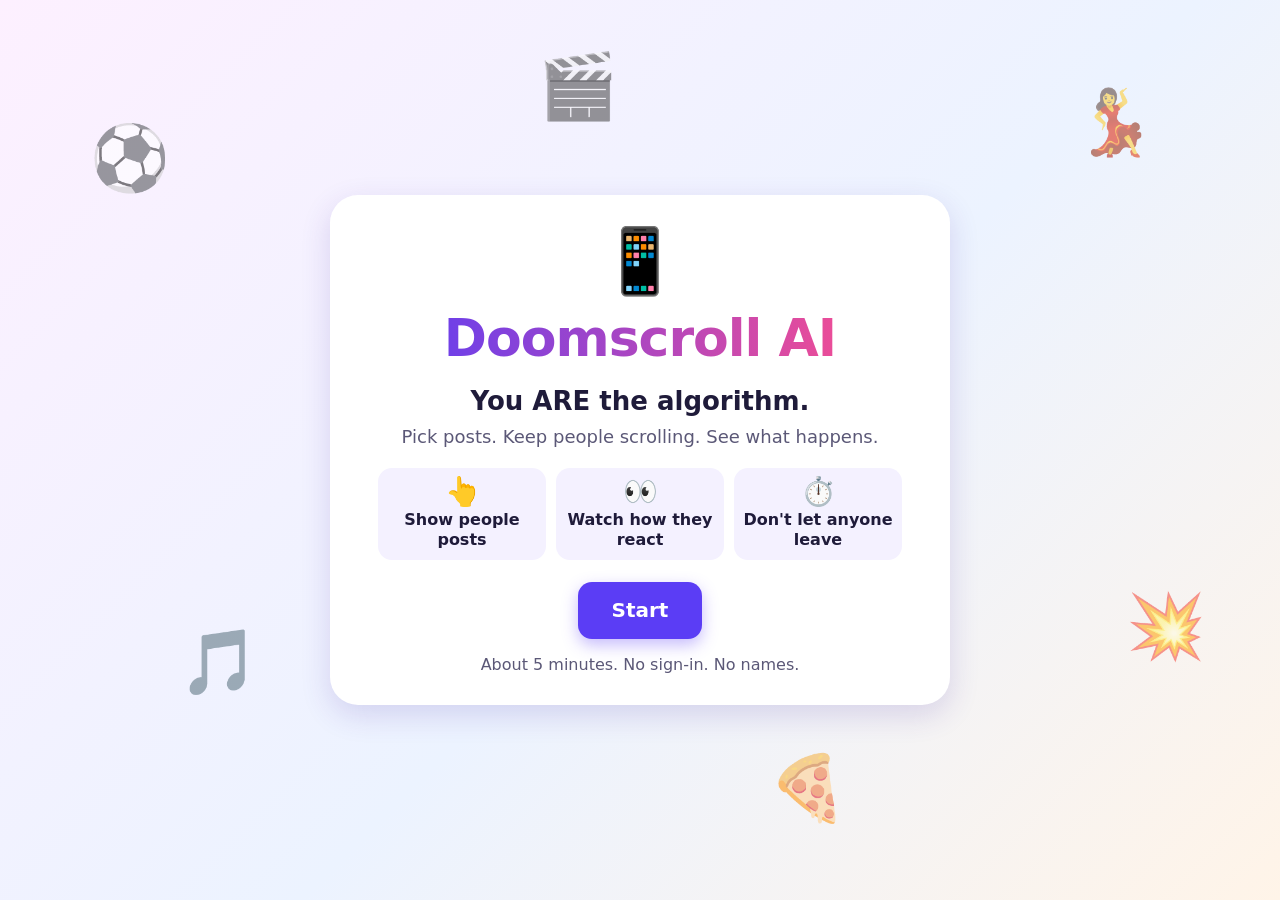
==== index.html @ 575e4c88 "FINAL commit for the first draft of the game" ====
<!DOCTYPE html>
<html lang="en">
<head>
  <meta charset="utf-8">
  <meta name="viewport" content="width=device-width, initial-scale=1">
  <title>Doomscroll AI</title>
  <meta name="description" content="You ARE the algorithm. A classroom game about how recommender systems work.">
  <!-- An emoji as the tab icon, inline, so there is nothing extra to load (works from file://). -->
  <link rel="icon" href="data:image/svg+xml,%3Csvg xmlns='http://www.w3.org/2000/svg' viewBox='0 0 100 100'%3E%3Ctext y='.9em' font-size='90'%3E📱%3C/text%3E%3C/svg%3E">
  <link rel="stylesheet" href="css/style.css">
</head>
<body>
  <noscript>
    <p class="noscript">Doomscroll AI needs JavaScript. Please turn it on in your browser, then reload this page.</p>
  </noscript>

  <main id="app">

    <!-- Only one .screen is visible at a time. ui.showScreen('name') shows #screen-name. -->

    <section id="screen-title" class="screen">
      <!-- Decoration only: the six topics drift around behind the card. -->
      <div class="title-bg" aria-hidden="true">
        <span style="--x: 7%;  --y: 14%; --d: 0s">⚽</span>
        <span style="--x: 84%; --y: 10%; --d: -1.5s">💃</span>
        <span style="--x: 14%; --y: 70%; --d: -3s">🎵</span>
        <span style="--x: 88%; --y: 66%; --d: -4.5s">💥</span>
        <span style="--x: 42%; --y: 6%;  --d: -2.2s">🎬</span>
        <span style="--x: 60%; --y: 84%; --d: -0.8s">🍕</span>
      </div>
      <div class="title-card">
        <div class="title-card__emoji" aria-hidden="true">📱</div>
        <h1>Doomscroll AI</h1>
        <p class="title-card__pitch">You ARE the algorithm.</p>
        <p class="title-card__sub">Pick posts. Keep people scrolling. See what happens.</p>
        <ol class="how">
          <li><span class="how__icon" aria-hidden="true">👆</span>Show people posts</li>
          <li><span class="how__icon" aria-hidden="true">👀</span>Watch how they react</li>
          <li><span class="how__icon" aria-hidden="true">⏱️</span>Don't let anyone leave</li>
        </ol>
        <button id="btn-start" class="btn btn--primary btn--big" type="button">Start</button>
        <p class="title-card__fine">About 5 minutes. No sign-in. No names.</p>
      </div>
    </section>

    <section id="screen-tutorial" class="screen">
      <header class="tut-header">
        <p id="tut-step" class="tut-header__step"></p>
        <h2 id="tut-title" class="tut-header__title"></h2>
        <p id="tut-text" class="tut-header__text"></p>
        <p id="tut-goal" class="goal-pill"></p>
      </header>
      <div id="tut-card-slot" class="tut-slot"></div>
      <button id="btn-skip" class="link-btn" type="button">Skip tutorial</button>
    </section>

    <!-- The main game: a scoreboard bar on top, six profile cards (3 x 2) below. -->
    <section id="screen-main" class="screen">
      <header class="hud">
        <div id="hud-clock" class="hud__timer" role="timer" aria-label="Time left">
          <span id="hud-time" class="hud__clock">1:30</span>
          <span class="hud__clock-label">left</span>
        </div>
        <div class="hud__stats">
          <p class="hud__stat"><span>still scrolling</span><strong id="hud-still">6 / 6</strong></p>
          <p class="hud__stat"><span>average attention</span><strong id="hud-avg">60</strong></p>
        </div>
        <button id="btn-pause" class="btn btn--ghost btn--big" type="button">⏸ Pause</button>
      </header>
      <div class="timebar" aria-hidden="true"><div id="hud-timebar" class="timebar__fill"></div></div>
      <div id="main-grid" class="board"></div>
    </section>

    <!-- The results: a score first, then one step per person, then the big picture (reveal.js). -->
    <section id="screen-reveal" class="screen">
      <nav id="reveal-steps" class="steps" aria-label="Results steps"></nav>
      <div id="reveal-stage" class="stage" tabindex="-1"></div>
      <footer class="stage-nav">
        <button id="reveal-back" class="btn btn--ghost" type="button">← Back</button>
        <span id="reveal-progress" class="stage-nav__progress"></span>
        <button id="reveal-next" class="btn btn--primary" type="button">Next →</button>
      </footer>
    </section>

  </main>

  <!-- A big message over the board, e.g. "Time's up!" -->
  <div id="banner" class="banner" hidden><span id="banner-text"></span></div>

  <!-- One shared pop-up: tutorial results, the "ready?" card, and pause. -->
  <div id="overlay" class="overlay" hidden>
    <div class="overlay__panel" role="dialog" aria-modal="true" aria-labelledby="overlay-title">
      <h2 id="overlay-title"></h2>
      <p id="overlay-text"></p>
      <div id="overlay-buttons" class="overlay__buttons"></div>
    </div>
  </div>

  <!--
    Classic scripts, in dependency order. No ES modules, so this works when you double-click
    the file (file://). Model first (no DOM), then the logger, then the screen code, and last
    the game that wires them together.
  -->
  <script src="js/config.js"></script>
  <script src="js/content.js"></script>
  <script src="js/vp.js"></script>
  <script src="js/metrics.js"></script>
  <script src="js/logger.js"></script>
  <script src="js/ui.js"></script>
  <script src="js/reveal.js"></script>
  <script src="js/game.js"></script>
</body>
</html>
---- css/style.css ----
/*
 * style.css — bright, friendly, "social app" feel, but not a copy of any real app.
 *
 * Layout target: 1366x768 school laptop (about 600px of page height once Chrome's toolbars are
 * counted), no scrolling on the game or results screens. Body text is 18px; nothing is smaller
 * than 16px. Colors live in the variables below so they're easy to change.
 */

:root {
  --ink: #1f1b3a;
  --muted: #5b5877;
  --bg-1: #fdf0ff;
  --bg-2: #ecf3ff;
  --bg-3: #fff4e8;
  --primary: #5b3df5;
  --primary-dark: #4526d4;
  --pink: #ff4f8b;
  --card: #ffffff;
  --line: #e4e0f5;
  /* Text colors on pale backgrounds. Both are dark enough for 4.5:1 contrast (the readable-text
     standard): the old #1a8a4a / #d23a3a were ~3.9:1 and ~4.0:1 on their light chips. */
  --good: #14753c;
  --bad: #b42323;
  --radius: 22px;
  --shadow: 0 10px 30px rgba(70, 40, 160, 0.16);
}

/* Always light: the game has its own colors, so a dark-mode browser shouldn't repaint them. */
html { color-scheme: light; }

* { box-sizing: border-box; }

/* The HTML "hidden" attribute must beat any display rule we set below. */
[hidden] { display: none !important; }

html, body { height: 100%; margin: 0; }

body {
  font: 18px/1.45 system-ui, -apple-system, "Segoe UI", Roboto, sans-serif;
  color: var(--ink);
  background: linear-gradient(135deg, var(--bg-1) 0%, var(--bg-2) 55%, var(--bg-3) 100%);
  background-attachment: fixed;
}

#app { min-height: 100%; display: flex; flex-direction: column; }

/* Mashing buttons shouldn't select text or drag things around. */
.board, .hud, .tut-slot, .overlay__panel, .title-card, .steps, .stage-nav {
  -webkit-user-select: none; user-select: none;
}
/* On touch screens, a quick double-tap on a button would zoom the page instead of clicking twice. */
button { touch-action: manipulation; }

.noscript { margin: 0; padding: 16px 24px; background: #fff3c4; font-weight: 700; text-align: center; }

.screen { display: none; flex: 1; padding: 16px 24px; }
.screen--active { display: flex; flex-direction: column; align-items: center; }

/* ------------------------------------------------------------------ Buttons */

.btn {
  font: inherit; font-weight: 700;
  border: 0; border-radius: 14px;
  padding: 10px 22px;
  cursor: pointer;
  transition: transform 0.08s ease, box-shadow 0.15s ease, background 0.15s ease;
}
.btn--big { font-size: 20px; padding: 14px 34px; }
.btn--primary { background: var(--primary); color: #fff; box-shadow: 0 6px 16px rgba(91, 61, 245, 0.35); }
.btn--primary:hover { background: var(--primary-dark); }
.btn--ghost { background: #ece9fb; color: var(--ink); }
.btn:active { transform: translateY(2px) scale(0.98); }

/* While a pop-up or new screen has just appeared, its buttons ignore clicks for a moment
   (see ui.armGuard). They look a little faded so it's clear they're not ready yet. */
body.guarded .overlay__buttons .btn,
body.guarded .stage-nav .btn,
body.guarded .steps .step,
body.guarded .big__actions .btn { opacity: 0.55; }

.link-btn {
  margin-top: 8px;
  background: none; border: 0; color: var(--muted);
  font: inherit; font-size: 16px; text-decoration: underline; cursor: pointer;
}

:focus-visible { outline: 4px solid #ffb703; outline-offset: 2px; }

/* -------------------------------------------------------------- Title screen */

#screen-title.screen--active { justify-content: center; position: relative; overflow: hidden; }

/* The six topics drift around behind the card. Decoration only. */
.title-bg span {
  position: absolute; left: var(--x); top: var(--y);
  font-size: 64px; line-height: 1; opacity: 0.55;
  animation: floaty 6s ease-in-out infinite; animation-delay: var(--d);
}

.title-card {
  position: relative; z-index: 1;
  background: var(--card);
  border-radius: 28px;
  box-shadow: var(--shadow);
  padding: 34px 48px 28px;
  text-align: center;
  max-width: 620px;
}
.title-card__emoji { font-size: 64px; line-height: 1; }
.title-card h1 {
  margin: 8px 0 0; font-size: 52px; letter-spacing: -1px;
  background: linear-gradient(90deg, var(--primary), var(--pink));
  -webkit-background-clip: text; background-clip: text; color: transparent;
}
.title-card__pitch { font-size: 26px; font-weight: 800; margin: 6px 0 4px; }
.title-card__sub { color: var(--muted); margin: 0 0 18px; }
.title-card__fine { margin: 14px 0 0; font-size: 16px; color: var(--muted); }

/* "How it works" in three small tiles. */
.how { list-style: none; margin: 0 0 22px; padding: 0; display: flex; gap: 10px; }
.how li {
  flex: 1; padding: 10px 8px;
  display: flex; flex-direction: column; align-items: center; gap: 4px;
  background: #f4f1ff; border-radius: 14px;
  font-size: 16px; font-weight: 700; line-height: 1.25;
}
.how__icon { font-size: 28px; line-height: 1; }

/* ----------------------------------------------------------------- Tutorial */

.tut-header { text-align: center; max-width: 780px; }
.tut-header__step {
  margin: 0; font-size: 16px; font-weight: 700; letter-spacing: 0.08em;
  text-transform: uppercase; color: var(--primary);
}
.tut-header__title { margin: 2px 0 4px; font-size: 36px; }
.tut-header__text { margin: 0 0 10px; }
.goal-pill {
  display: inline-block; margin: 0 0 14px;
  padding: 6px 18px; border-radius: 999px;
  background: #fff3c4; border: 2px solid #ffd54a;
  font-weight: 800;
}
.tut-slot { width: 100%; display: flex; justify-content: center; }

/* ------------------------------------------------------------ Profile card */

.card {
  position: relative;
  width: 100%;
  background: var(--card);
  border-radius: var(--radius);
  box-shadow: var(--shadow);
  padding: 18px 22px 20px;
  overflow: hidden;
}
.card--large { max-width: 660px; }

/* The six cards pop in one after another (--i is set by ui.mountCards). It sits above
   .card--like / .card--skip on purpose: those come later and win, so reactions still play. */
.card--enter { animation: cardIn 0.4s ease-out backwards; animation-delay: calc(var(--i, 0) * 70ms); }

.card__head { display: flex; align-items: center; gap: 14px; }
.card__avatar {
  flex: none; width: 64px; height: 64px;
  display: grid; place-items: center;
  font-size: 38px;
  border-radius: 50%;
  background: linear-gradient(135deg, #ffe0f0, #e0e4ff);
  border: 3px solid #fff; box-shadow: 0 0 0 3px var(--line);
}
.card__who { flex: 1; min-width: 0; }
.card__name { margin: 0; font-size: 24px; line-height: 1.1; }
.card__bio { margin: 2px 0 0; font-size: 16px; color: var(--muted); }
.card__status {
  flex: none;
  padding: 4px 12px; border-radius: 999px;
  background: #eef0fb; color: var(--muted);
  font-size: 16px; font-weight: 700;
}
.card--watching .card__status { background: #dff6e8; color: var(--good); }

/* Speech bubble: tail points up toward the avatar. */
.bubble {
  position: relative;
  min-height: 52px;
  margin: 14px 0 8px 12px;
  padding: 10px 16px;
  border-radius: 16px;
  background: #f1efff;
  font-weight: 600;
  transform-origin: 20px 0;
}
.bubble::before {
  content: ""; position: absolute; top: -9px; left: 22px;
  border: 9px solid transparent; border-top: 0; border-bottom-color: #f1efff;
}
.bubble--empty { visibility: hidden; }
.bubble--liked, .bubble--hooked { background: #dff6e8; }
.bubble--liked::before, .bubble--hooked::before { border-bottom-color: #dff6e8; }
.bubble--disliked, .bubble--lowAttention { background: #ffe6e6; }
.bubble--disliked::before, .bubble--lowAttention::before { border-bottom-color: #ffe6e6; }
.bubble--fatigued { background: #fff3c4; }
.bubble--fatigued::before { border-bottom-color: #fff3c4; }
.bubble--afk { background: #e6e6ee; color: var(--muted); }
.bubble--afk::before { border-bottom-color: #e6e6ee; }
.bubble--pop { animation: pop 0.28s ease-out; }
.bubble--fading { opacity: 0; transition: opacity 0.6s ease; }

/* Attention meter */
/* "Attention 60" sits on the left so it can't be confused with the Goal label on the right. */
.meter__label { position: relative; display: flex; align-items: baseline; gap: 10px; font-weight: 700; margin-bottom: 4px; }

/* "+17" / "−12" that floats up beside the attention number after each post. */
.delta {
  position: absolute; top: -2px;
  padding: 0 9px; border-radius: 999px;
  font-size: 16px; font-weight: 800; line-height: 1.5;
  pointer-events: none;
  animation: floatUp 1s ease-out forwards;
}
.delta--up   { background: #dff6e8; color: var(--good); }
.delta--down { background: #ffe6e6; color: var(--bad); }
.meter__value { font-size: 22px; font-variant-numeric: tabular-nums; }
.meter__bar { position: relative; }
.meter__track {
  height: 22px; border-radius: 999px; overflow: hidden;
  background: #e9e7f5;
  box-shadow: inset 0 1px 3px rgba(0, 0, 0, 0.12);
}
.meter__fill { height: 100%; width: 0; border-radius: 999px; transition: width 0.2s linear; }
.meter__goal {
  position: absolute; top: -6px; bottom: -6px; width: 0;
  border-left: 3px dashed var(--ink);
}
.meter__goal span {
  position: absolute; top: -20px; left: 50%; transform: translateX(-50%);
  font-size: 16px; font-weight: 800; background: var(--card); padding: 0 4px;
}
.meter { padding-top: 14px; } /* room for the goal label above the bar */

/* Thin bar that fills while the VP watches a liked post. */
.watch {
  height: 8px; margin-top: 8px; border-radius: 999px;
  background: transparent; overflow: hidden;
}
.watch--on { background: #e3f4ea; }
.watch__fill { height: 100%; width: 0; background: var(--good); border-radius: 999px; }

/* Recent reactions */
.history {
  display: flex; flex-wrap: nowrap; align-items: center; gap: 6px;
  margin-top: 10px; min-height: 34px; overflow: hidden;
}
.history__title { flex: none; font-size: 16px; font-weight: 700; color: var(--muted); }
.history__chip {
  flex: none; padding: 2px 8px; border-radius: 999px;
  font-size: 18px; white-space: nowrap; border: 2px solid transparent;
}
.history__chip--yes { background: #dff6e8; border-color: #9bd9b4; }
.history__chip--no  { background: #f0eef6; border-color: #d3cfe2; }

/* Topic buttons: 3 across x 2 rows. Emoji + label, with a colored border as decoration only. */
.topics { display: grid; grid-template-columns: repeat(3, 1fr); gap: 10px; margin-top: 14px; }
.topic-btn {
  display: flex; align-items: center; justify-content: center; gap: 8px;
  min-height: 58px; padding: 6px 8px;
  font: inherit; font-size: 18px; font-weight: 700; color: var(--ink);
  background: #fff;
  border: 3px solid var(--topic-color);
  border-radius: 16px;
  cursor: pointer;
  transition: transform 0.08s ease, background 0.15s ease;
}
@supports (background: color-mix(in srgb, red 10%, white)) {
  .topic-btn:hover:not(:disabled) { background: color-mix(in srgb, var(--topic-color) 16%, white); }
}
.topic-btn:active:not(:disabled) { transform: scale(0.95); }
.topic-btn__emoji { font-size: 28px; line-height: 1; }
.topic-btn:disabled {
  cursor: not-allowed; opacity: 0.45; filter: grayscale(0.7);
  border-style: dashed; /* a second, non-color clue that the button is off */
}

/* ------------------------------------------------------- Compact card (main game)
   Six of these must fit on a 1366x768 laptop with no scrolling. A Chrome window on that
   screen leaves only ~620px of page height, so every vertical size here is tight:
   header 41 + bubble 42 + meter 45 + two button rows, all inside ~230px.
   The card stretches to fill its grid cell and the button area soaks up any spare height,
   so bigger screens just get bigger buttons. Font sizes never go below 16px. */

.card--compact {
  display: flex; flex-direction: column;
  height: 100%; min-height: 0;
  padding: 8px 12px 10px;
  border-radius: 18px;
}
.card--compact .card__head { gap: 10px; }
.card--compact .card__avatar {
  width: 40px; height: 40px; font-size: 24px;
  border-width: 2px; box-shadow: 0 0 0 2px var(--line);
}
.card--compact .card__name { font-size: 20px; }
.card--compact .card__bio { line-height: 1.2; }
/* One line, trimmed with "…" if a bio is ever too long; the name is the important part. */
.card--compact .card__bio { white-space: nowrap; overflow: hidden; text-overflow: ellipsis; }

.card--compact .bubble {
  min-height: 30px; margin: 8px 0 4px 8px; padding: 3px 12px;
  line-height: 1.3; border-radius: 12px;
}
.card--compact .bubble::before { top: -7px; left: 16px; border-width: 7px; border-top-width: 0; }

.card--compact .meter { padding-top: 0; }
.card--compact .meter__label { align-items: center; margin-bottom: 1px; }
.card--compact .meter__value { font-size: 20px; line-height: 1.1; }
.card--compact .meter__track { height: 14px; }
.card--compact .card__status { margin-left: auto; padding: 0 10px; line-height: 1.35; }
.card--compact .watch { height: 5px; margin-top: 4px; }

.card--compact .topics {
  flex: 1; min-height: 0;
  grid-template-rows: 1fr 1fr; gap: 6px; margin-top: 8px;
}
.card--compact .topic-btn {
  min-height: 34px; padding: 2px 4px; gap: 6px;
  font-size: 16px; border-width: 2px; border-radius: 12px;
}
.card--compact .topic-btn__emoji { font-size: 22px; }

/* Someone is about to leave: a thick outline so the eye finds them across six cards. The
   chip text changes too ("Needs a post!"), so this isn't color-only. */
.card--low { box-shadow: 0 0 0 4px #ff6b6b, var(--shadow); }
.card--low .card__status { background: #ffe0e0; color: var(--bad); }

.card--compact .card__afk-label { font-size: 24px; }

/* AFK cover */
.card__afk {
  display: none;
  position: absolute; inset: 0;
  flex-direction: column; align-items: center; justify-content: center;
  background: rgba(60, 58, 80, 0.78);
  color: #fff; text-align: center;
  border-radius: var(--radius);
  pointer-events: none;
}
.card--gone .card__afk { display: flex; animation: pop 0.35s ease-out; }
.card__afk-label { font-size: 34px; font-weight: 900; line-height: 1.15; padding: 0 24px; }

/* Little reactions */
.card--like { animation: pulse 0.35s ease-out; }
.card--skip { animation: shake 0.3s ease-out; }

/* ----------------------------------------------------------------- Main game */

#screen-main.screen--active { padding: 6px 16px 8px; }

/* Scoreboard bar: clock on the left, score in the middle, pause on the right. */
.hud { width: 100%; max-width: 1500px; display: flex; align-items: center; gap: 16px; }
.hud__timer {
  display: flex; align-items: baseline; gap: 8px;
  padding: 0 18px; min-width: 190px;
  background: var(--card); border-radius: 16px; box-shadow: var(--shadow);
}
.hud__clock { font-size: 38px; font-weight: 900; line-height: 1.1; font-variant-numeric: tabular-nums; }
.hud__clock-label { font-weight: 700; color: var(--muted); }
.hud__timer--urgent { background: #ffe6e6; animation: urgent 1s ease-in-out infinite; }
.hud__timer--urgent .hud__clock { color: var(--bad); }

.hud__stats { flex: 1; display: flex; justify-content: center; gap: 14px; }
.hud__stat {
  margin: 0; padding: 1px 18px; min-width: 190px;
  display: flex; flex-direction: column; align-items: center; line-height: 1.15;
  background: var(--card); border-radius: 14px; box-shadow: var(--shadow);
}
.hud__stat span { font-size: 16px; font-weight: 700; color: var(--muted); }
.hud__stat strong { font-size: 24px; font-variant-numeric: tabular-nums; }
#btn-pause { padding: 6px 18px; font-size: 20px; }

/* A thin bar that fills as the round runs out: you can feel the time without reading it. */
.timebar { width: 100%; max-width: 1500px; height: 8px; margin: 6px 0 0; border-radius: 999px; background: #e0dcf3; overflow: hidden; }
.timebar__fill { height: 100%; width: 0; background: var(--primary); }

/* 3 columns x 2 rows. minmax(0, 1fr) lets cells shrink below their content, and flex: 1
   makes the board take all the height left under the HUD, so the page never scrolls. */
.board {
  flex: 1; min-height: 0; width: 100%; max-width: 1500px; margin-top: 6px;
  display: grid; gap: 10px;
  grid-template-columns: repeat(3, minmax(0, 1fr));
  grid-template-rows: repeat(2, minmax(0, 1fr));
}

/* ---------------------------------------------------------------- Pop-up */

.overlay {
  position: fixed; inset: 0; z-index: 10;
  display: flex; align-items: center; justify-content: center;
  background: rgba(31, 27, 58, 0.55);
}
.overlay__panel {
  width: min(560px, 92vw);
  background: var(--card); border-radius: 26px; box-shadow: var(--shadow);
  padding: 30px 34px; text-align: center;
  animation: pop 0.3s ease-out;
}
.overlay__panel h2 { margin: 0 0 8px; font-size: 32px; }
.overlay__panel p { margin: 0 0 22px; font-size: 20px; }
.overlay__buttons { display: flex; gap: 12px; justify-content: center; flex-wrap: wrap; }

/* ------------------------------------------------------------------ Banner */

/* "Time's up!" over the frozen board. Clicks pass through it. */
.banner {
  position: fixed; inset: 0; z-index: 9;
  display: flex; align-items: center; justify-content: center;
  pointer-events: none;
}
.banner span {
  padding: 12px 44px; border-radius: 28px;
  background: #fff; color: var(--primary);
  font-size: 64px; font-weight: 900; line-height: 1.15;
  box-shadow: var(--shadow), 0 0 0 6px var(--primary);
}
.banner--pop span { animation: pop 0.4s ease-out; }

/* ============================================================== Results screen
   Eight steps: score, one per person, big picture. Each step must fit in ~470px of height
   (a 600px-tall laptop window minus the step bar and the Back/Next bar). */

#screen-reveal.screen--active { padding: 8px 16px 10px; }

.steps { width: 100%; max-width: 1200px; display: flex; gap: 6px; }
.step {
  flex: 1 1 0; min-width: 0;
  padding: 5px 4px; border: 2px solid var(--line); border-radius: 12px;
  background: #fff; color: var(--muted);
  font: inherit; font-size: 16px; font-weight: 700; line-height: 1.3;
  white-space: nowrap; overflow: hidden; text-overflow: ellipsis;
  cursor: pointer;
}
.step--seen { background: #f0edff; color: var(--ink); }
.step--current { background: var(--primary); border-color: var(--primary); color: #fff; }
.step__tag {
  margin-left: 6px; padding: 0 6px; border-radius: 999px;
  background: #e6e6ee; color: var(--muted); font-size: 16px;
}
.step--current .step__tag { background: rgba(255, 255, 255, 0.25); color: #fff; }

.stage {
  flex: 1; width: 100%; max-width: 1200px; margin: 8px 0;
  display: flex; flex-direction: column;
  outline: none;                       /* focus lands here after a step change; it isn't a control */
}
.stage--in > * { animation: stageIn 0.3s ease-out; }

.stage-nav {
  width: 100%; max-width: 1200px;
  display: flex; align-items: center; justify-content: space-between; gap: 12px;
}
.stage-nav .btn { min-width: 190px; }
.stage-nav__progress { color: var(--muted); font-weight: 700; }
.stage-nav .btn:disabled { opacity: 0.4; cursor: default; }

/* Shared building blocks */
.panel {
  min-width: 0;
  background: var(--card); border-radius: 18px; box-shadow: var(--shadow);
  padding: 10px 16px 12px;
}
.panel__title { margin: 0 0 2px; font-size: 20px; }
.panel__line { margin: 0 0 6px; font-size: 18px; font-weight: 700; }
.panel__line--big { font-size: 22px; }
.panel__hint { margin: 4px 0 0; font-size: 16px; color: var(--muted); }

/* ---- Step 1: the score */
.win {
  margin: auto; width: 100%; max-width: 980px;
  display: flex; flex-direction: column; align-items: center; gap: 10px;
  padding: 20px 32px 22px; text-align: center;
  background: var(--card); border-radius: 28px; box-shadow: var(--shadow);
}
.win__eyebrow {
  margin: 0; font-size: 16px; font-weight: 800; letter-spacing: 0.08em;
  text-transform: uppercase; color: var(--primary);
}
.win__title { margin: 0; font-size: 40px; line-height: 1.15; }
.win__stats { display: flex; gap: 20px; }
.bigstat {
  min-width: 240px; padding: 6px 20px 8px;
  display: flex; flex-direction: column; align-items: center;
  background: #f4f1ff; border-radius: 18px; line-height: 1.1;
}
.bigstat__value { font-size: 60px; font-variant-numeric: tabular-nums; }
.bigstat__label { font-size: 18px; font-weight: 700; color: var(--muted); }
.win__tease { margin: 4px 0 0; font-size: 20px; font-weight: 700; max-width: 720px; }

.chips { list-style: none; margin: 4px 0 0; padding: 0; display: flex; gap: 8px; }
.chip {
  width: 136px; padding: 6px 4px 8px;
  display: flex; flex-direction: column; align-items: center; line-height: 1.25;
  background: #fff; border: 2px solid var(--line); border-radius: 14px;
}
.chip__avatar { font-size: 30px; line-height: 1.1; }
.chip__name { font-weight: 800; }
.chip__state { font-size: 16px; font-weight: 700; color: var(--good); }
.chip--gone { background: #f1f0f5; border-style: dashed; }
.chip--gone .chip__avatar { filter: grayscale(1); opacity: 0.6; }
.chip--gone .chip__state { color: var(--muted); }

/* ---- Steps 2-7: one person */
.vpstage { flex: 1; display: grid; grid-template-columns: 1fr 1fr; gap: 12px; min-height: 0; }
.vpstage__col { min-width: 0; display: flex; flex-direction: column; gap: 8px; }

.who { display: flex; align-items: center; gap: 12px; padding: 6px 16px; }
.who__avatar {
  flex: none; width: 48px; height: 48px; display: grid; place-items: center;
  font-size: 30px; border-radius: 50%;
  background: linear-gradient(135deg, #ffe0f0, #e0e4ff);
  border: 3px solid #fff; box-shadow: 0 0 0 3px var(--line);
}
.who__text { min-width: 0; }
.who__name { margin: 0; font-size: 26px; line-height: 1.1; }
.who__bio { margin: 0; font-size: 16px; color: var(--muted); }
.who__status {
  flex: none; margin: 0 0 0 auto; padding: 4px 12px; border-radius: 999px;
  background: #dff6e8; color: var(--good);
  font-size: 16px; font-weight: 700; line-height: 1.3; text-align: center;
}
.who--gone .who__status { background: #ece9f0; color: var(--muted); }

/* The feed: one emoji per post shown. Watched = bright and big. Skipped = faded, smaller, gray.
   (Size and brightness differ, not just color, and the legend says so in words.) */
.feed {
  display: flex; flex-wrap: wrap; align-content: flex-start; gap: 0 3px;
  max-height: 124px; overflow-y: auto; padding: 2px 0;
}
.feed__item { font-size: 26px; line-height: 1.25; animation: feedIn 0.25s ease-out backwards; }
.feed__item--no { font-size: 20px; opacity: 0.32; filter: grayscale(1); }
.feed__more, .feed__none { font-size: 16px; color: var(--muted); align-self: center; }

/* The tastes chart: two bars per topic, side by side. */
.tastebox { flex: 1; display: flex; flex-direction: column; }
.chart { display: grid; grid-template-columns: repeat(6, 1fr); gap: 6px; margin-top: 8px; }
.chart__group {
  min-width: 0; padding: 6px 2px 4px;
  display: flex; flex-direction: column; align-items: center;
  border: 2px solid transparent; border-radius: 12px;
}
.chart__group--top { background: #fff8dc; border-color: #ffd54a; }   /* the topic you showed most */
.chart__bars { width: 100%; height: 150px; display: flex; align-items: flex-end; justify-content: center; gap: 4px; }
.bar {
  width: 22px; min-height: 3px;
  height: calc(var(--v, 0) * 100%);
  border: 2px solid var(--color); border-radius: 6px 6px 0 0;
  transition: height 0.8s cubic-bezier(0.2, 0.8, 0.2, 1);
}
.bar--start { background: repeating-linear-gradient(135deg, var(--color) 0 3px, #fff 3px 7px); }  /* striped = before */
.bar--end   { background: var(--color); }                                                        /* solid = after  */
.chart__emoji { margin-top: 4px; font-size: 24px; line-height: 1.2; }
.chart__nums { font-size: 16px; font-weight: 700; font-variant-numeric: tabular-nums; white-space: nowrap; }

.legend { margin: 8px 0 4px; font-size: 16px; color: var(--muted); }
.legend__swatch {
  display: inline-block; width: 18px; height: 14px; vertical-align: -2px;
  border: 2px solid #555; border-radius: 3px;
}
.legend__swatch--start { background: repeating-linear-gradient(135deg, #555 0 3px, #fff 3px 7px); }
.legend__swatch--end   { background: #555; }

/* Variety: two horizontal bars, first half vs second half. */
.vrow { display: grid; grid-template-columns: 104px 1fr 44px 138px; align-items: center; gap: 8px; margin: 4px 0; font-size: 16px; }
.vrow__label { font-weight: 700; }
.vrow__track { height: 18px; border-radius: 999px; background: #e9e7f5; overflow: hidden; }
.vrow__fill {
  height: 100%; width: calc(var(--v, 0) * 100%);
  background: var(--primary); border-radius: 999px;
  animation: growX 0.8s cubic-bezier(0.2, 0.8, 0.2, 1) backwards;
}
.vrow__value { font-weight: 800; font-variant-numeric: tabular-nums; text-align: right; }
.vrow__count { color: var(--muted); }

/* ---- Step 8: the big picture */
.big {
  margin: auto; width: 100%; max-width: 1100px;
  display: grid; grid-template-columns: 1fr 1fr; gap: 12px 20px; align-items: start;
}
.big__title { grid-column: 1 / -1; margin: 0; text-align: center; font-size: 34px; line-height: 1.2; }
.big__left { display: flex; flex-direction: column; gap: 10px; }
.tiles { display: flex; gap: 12px; }
.tile {
  flex: 1; min-width: 0; padding: 8px 12px 10px;
  display: flex; flex-direction: column; align-items: center; text-align: center; line-height: 1.2;
  background: var(--card); border-radius: 16px; box-shadow: var(--shadow);
}
.tile__title { font-size: 16px; font-weight: 700; color: var(--muted); }
.tile__value { font-size: 30px; font-variant-numeric: tabular-nums; white-space: nowrap; }
.tile__sub { font-size: 16px; color: var(--muted); }
.big__verdict { margin: 0; font-size: 20px; font-weight: 700; }
.talk__list { margin: 4px 0 0; padding-left: 1.4em; font-size: 20px; }
.talk__list li { margin: 4px 0; }
.big__actions { grid-column: 1 / -1; display: flex; justify-content: center; gap: 14px; flex-wrap: wrap; }
.big > .link-btn { grid-column: 1 / -1; justify-self: center; margin-top: 0; }

/* ------------------------------------------------ Short windows (tutorial)
   On a laptop the browser leaves ~600px of height. The tutorial's big card is taller than that
   at its roomy default, so below 700px tall everything tightens up (the buttons are still big). */
@media (max-height: 700px) {
  #screen-tutorial.screen--active { padding-top: 8px; padding-bottom: 6px; }
  .tut-header__step { font-size: 16px; line-height: 1.3; }
  .tut-header__title { margin: 0 0 2px; font-size: 28px; line-height: 1.15; }
  .tut-header__text { margin: 0 0 6px; line-height: 1.35; }
  .goal-pill { margin: 0 0 8px; padding: 2px 16px; }
  .card--large { padding: 10px 20px 12px; }
  .card--large .card__avatar { width: 54px; height: 54px; font-size: 32px; }
  .card--large .bubble { min-height: 40px; margin: 10px 0 2px 12px; padding: 5px 14px; }
  .card--large .meter { padding-top: 10px; }
  .card--large .history { margin-top: 6px; min-height: 30px; }
  .card--large .topics { margin-top: 8px; gap: 8px; }
  .card--large .topic-btn { min-height: 48px; }
  #btn-skip { margin-top: 2px; }
}

/* ---------------------------------------------------- Narrow windows (fallback)
   The game is built for 1366px wide, but a smaller window (a split screen, a small laptop,
   browser zoom) shouldn't break. Below ~1000px the board becomes 2 columns and the page scrolls. */
@media (max-width: 1000px) {
  .hud { flex-wrap: wrap; justify-content: center; }
  .hud__stats { flex: none; }
  .board { grid-template-columns: repeat(2, minmax(0, 1fr)); grid-template-rows: none; grid-auto-rows: minmax(250px, auto); }
  .vpstage, .big { grid-template-columns: 1fr; }
  .steps { flex-wrap: wrap; }
  .step { flex: 1 1 22%; }
  .win__stats, .tiles { flex-wrap: wrap; justify-content: center; }
  .chips { flex-wrap: wrap; justify-content: center; }
  .how { flex-direction: column; }
  .title-card { padding: 24px 20px; }
}
@media (max-width: 640px) {
  .board { grid-template-columns: 1fr; }
  .banner span { font-size: 40px; padding: 10px 24px; }
}

/* --------------------------------------------------------------- Animations */

@keyframes pop {
  0%   { transform: scale(0.6); opacity: 0; }
  65%  { transform: scale(1.06); opacity: 1; }
  100% { transform: scale(1); }
}
@keyframes shake {
  0%, 100% { transform: translateX(0); }
  25% { transform: translateX(-6px); }
  75% { transform: translateX(6px); }
}
@keyframes pulse {
  0%, 100% { transform: scale(1); }
  45% { transform: scale(1.015); }
}
@keyframes urgent {
  0%, 100% { transform: scale(1); }
  50% { transform: scale(1.05); }
}
@keyframes cardIn {
  from { opacity: 0; transform: translateY(14px) scale(0.97); }
  to   { opacity: 1; transform: none; }
}
@keyframes floatUp {
  0%   { opacity: 0; transform: translateY(8px) scale(0.8); }
  20%  { opacity: 1; transform: translateY(0) scale(1.05); }
  100% { opacity: 0; transform: translateY(-14px); }
}
@keyframes floaty {
  0%, 100% { transform: translateY(0) rotate(-6deg); }
  50%      { transform: translateY(-18px) rotate(6deg); }
}
@keyframes stageIn {
  from { opacity: 0; transform: translateY(10px); }
  to   { opacity: 1; transform: none; }
}
@keyframes growX {
  from { width: 0; }
}
@keyframes feedIn {
  from { opacity: 0; transform: scale(0.4); }
  to   { transform: scale(1); }
}

/* People who ask their computer for less motion get none. */
@media (prefers-reduced-motion: reduce) {
  *, *::before, *::after { animation: none !important; transition: none !important; }
}
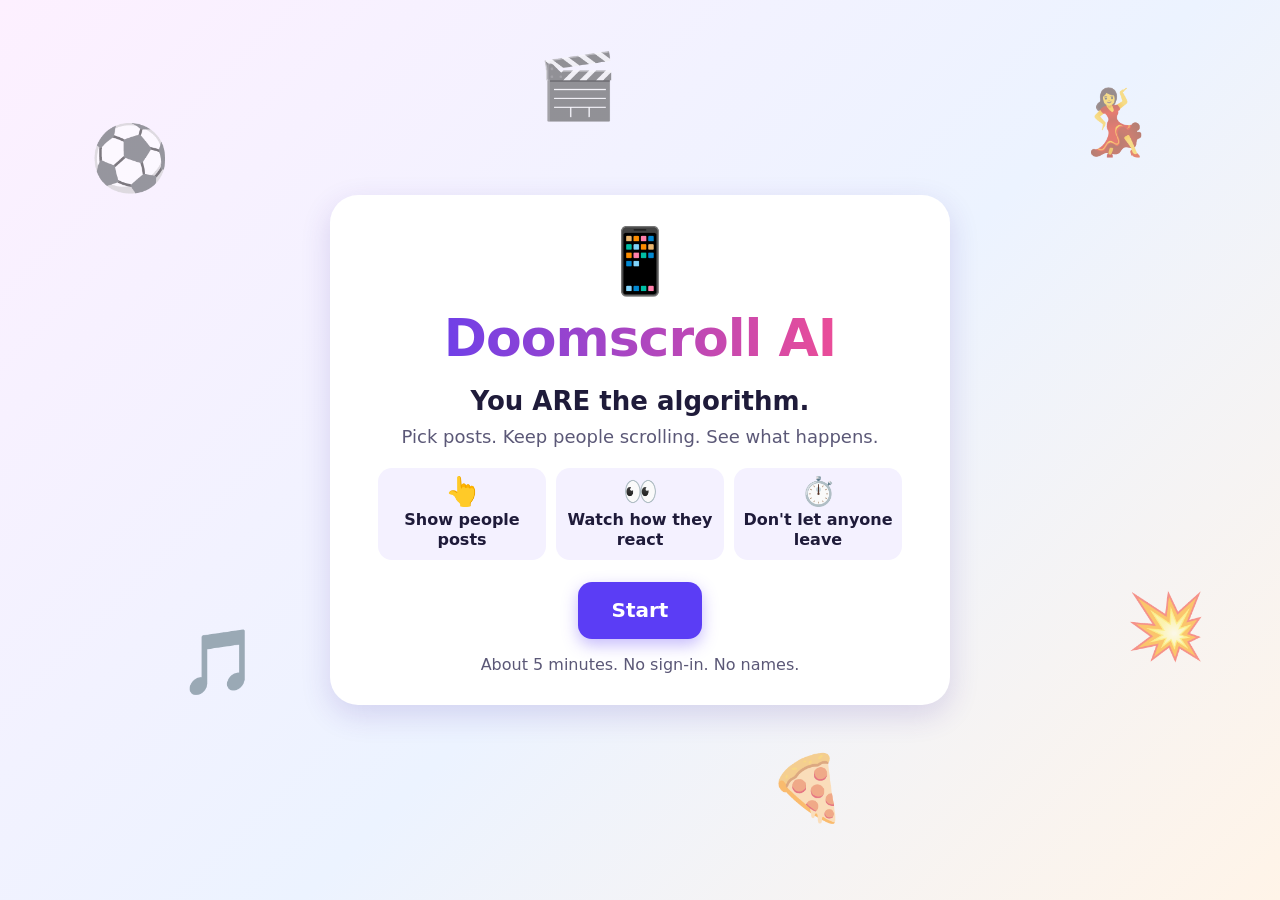
==== commit f73dbe69: "added radar plot for each VP to reduce randomness" ====
--- a/index.html
+++ b/index.html
@@ -106,6 +106,7 @@
   <script src="js/vp.js"></script>
   <script src="js/metrics.js"></script>
   <script src="js/logger.js"></script>
+  <script src="js/radar.js"></script>
   <script src="js/ui.js"></script>
   <script src="js/reveal.js"></script>
   <script src="js/game.js"></script>
--- a/css/style.css
+++ b/css/style.css
@@ -211,9 +211,10 @@
 /* "Attention 60" sits on the left so it can't be confused with the Goal label on the right. */
 .meter__label { position: relative; display: flex; align-items: baseline; gap: 10px; font-weight: 700; margin-bottom: 4px; }
 
-/* "+17" / "−12" that floats up beside the attention number after each post. */
+/* "+17" / "−12" that floats up from the end of the attention bar after each post: that is where the
+   bar will grow or shrink. (ui.js sets left.) */
 .delta {
-  position: absolute; top: -2px;
+  position: absolute; top: -6px; z-index: 1;
   padding: 0 9px; border-radius: 999px;
   font-size: 16px; font-weight: 800; line-height: 1.5;
   pointer-events: none;
@@ -335,6 +336,85 @@
 
 .card--compact .card__afk-label { font-size: 24px; }
 
+/* ---------------------------------------------------- Learned counts and the bio-clue star
+   Every topic button shows what the player has seen that person do with it ("4/5" = liked 4 of the 5
+   times it was shown), and the topic their bio hints at wears a star. Words and shapes, not color. */
+.topic-btn { position: relative; }
+.topic-btn__count { font-size: 16px; font-weight: 800; font-variant-numeric: tabular-nums; pointer-events: none; }
+.topic-btn__clue {
+  position: absolute; top: -11px; left: -7px;
+  font-size: 20px; line-height: 1; color: #d99a00;
+  text-shadow: 0 0 2px #fff, 0 0 2px #fff;
+  pointer-events: none;
+}
+/* Grid layout: the count is a small badge on the corner, so the buttons don't get taller. Untried
+   topics show no badge here (on the radar they show "?"). */
+.topics .topic-btn__count {
+  position: absolute; top: -10px; right: -5px;
+  padding: 0 6px; border-radius: 999px; line-height: 1.15;
+  background: #fff; border: 2px solid var(--topic-color); color: var(--ink);
+}
+.topics .topic-btn--untried .topic-btn__count { display: none; }
+
+/* ----------------------------------------------------- Radar layout (TOPIC_LAYOUT 'radar')
+   The person's info on the left, the radar on the right with the six buttons at its corners.
+   Two radii in pixels (cqw/cqh are % of the radar box's width/height):
+     --ry (down) from the height: a flat-topped hexagon is 1.73 ry + one button tall.
+     --rx (across) from the width: 2 rx + one button wide. It never goes below --rx-min (about one
+          button width), because the two buttons in the top row (and the bottom row) are rx apart.
+   So a short window makes the hexagon a little wider than tall instead of piling buttons together,
+   and a big screen gets a regular hexagon (down is capped at across).
+   The SVG and the buttons both use --rx/--ry, so they always line up. */
+.card--radar {
+  display: grid;
+  grid-template-columns: minmax(0, 1fr) minmax(0, 1.15fr);
+  grid-template-rows: auto auto auto 1fr;
+  column-gap: 14px;
+}
+.card--radar > * { grid-column: 1; min-width: 0; }
+.card--radar > .radar { grid-column: 2; grid-row: 1 / -1; }
+.card--large.card--radar { max-width: 760px; }
+.card--large .radar { min-height: 236px; }
+
+.radar {
+  position: relative; container-type: size; min-height: 0;
+  /* The room one button needs: --btn-w across (its width + a little air), --btn-h down, and --rx-min,
+     the smallest across-radius that keeps the top two buttons apart. The narrow-window layout below
+     swaps in smaller numbers for its narrower buttons. */
+  --btn-w: 108px; --btn-h: 50px; --rx-min: 104px;
+  /* down: fits the height, but never more than across (no tall, skinny hexagons on big screens) */
+  --ry: min((100cqh - var(--btn-h)) / 1.75, max((100cqw - var(--btn-w)) / 2, var(--rx-min)));
+  /* across: fits the width, at most 1.35x down, at least --rx-min */
+  --rx: max(min((100cqw - var(--btn-w)) / 2, (100cqh - var(--btn-h)) / 1.75 * 1.35), var(--rx-min));
+}
+.radar__svg {
+  position: absolute; left: 50%; top: 50%;
+  width: calc(var(--rx) * 2); height: calc(var(--ry) * 2);            /* the viewBox (-R..R) stretches to fit */
+  transform: translate(-50%, -50%); overflow: visible;
+}
+.radar__svg * { vector-effect: non-scaling-stroke; }                   /* lines keep their width when stretched */
+.radar__ring, .radar__spoke { fill: none; stroke: #e2def2; stroke-width: 1.5; }
+.radar__spoke--untried { stroke: #cdc7e3; stroke-dasharray: 3 4; }
+.radar__learned { fill: rgba(91, 61, 245, 0.12); stroke: rgba(91, 61, 245, 0.45); stroke-width: 1.5; stroke-linejoin: round; }
+.radar__spike { stroke-width: 7; stroke-linecap: round; }
+.radar__halo { stroke: #fff; stroke-width: 15; stroke-linecap: round; }
+.radar__dot  { stroke-width: 10; stroke-linecap: round; }
+
+.card--radar .topic-btn--radar {
+  position: absolute; z-index: 1;
+  left: calc(50% + var(--dx) * var(--rx));
+  top: calc(50% + var(--dy) * var(--ry));
+  transform: translate(-50%, -50%);
+  display: grid; grid-template-columns: auto auto; column-gap: 5px;
+  justify-items: center; align-items: center;
+  min-width: 96px; min-height: 0; padding: 3px 8px 4px;
+  font-size: 16px; line-height: 1.15;
+  border-width: 2px; border-radius: 14px;
+}
+.card--radar .topic-btn--radar .topic-btn__emoji { font-size: 22px; }
+.card--radar .topic-btn--radar .topic-btn__count { grid-column: 1 / -1; color: var(--muted); }
+.card--radar .topic-btn--radar:active:not(:disabled) { transform: translate(-50%, -50%) scale(0.95); }
+
 /* AFK cover */
 .card__afk {
   display: none;
@@ -382,12 +462,13 @@
 .timebar { width: 100%; max-width: 1500px; height: 8px; margin: 6px 0 0; border-radius: 999px; background: #e0dcf3; overflow: hidden; }
 .timebar__fill { height: 100%; width: 0; background: var(--primary); }
 
-/* 3 columns x 2 rows. minmax(0, 1fr) lets cells shrink below their content, and flex: 1
-   makes the board take all the height left under the HUD, so the page never scrolls. */
+/* --cols columns x 2 rows (ui.mountCards sets --cols: 2 for four people, 3 for six). minmax(0, 1fr)
+   lets cells shrink below their content, and flex: 1 makes the board take all the height left under
+   the HUD, so the page never scrolls. */
 .board {
   flex: 1; min-height: 0; width: 100%; max-width: 1500px; margin-top: 6px;
   display: grid; gap: 10px;
-  grid-template-columns: repeat(3, minmax(0, 1fr));
+  grid-template-columns: repeat(var(--cols, 3), minmax(0, 1fr));
   grid-template-rows: repeat(2, minmax(0, 1fr));
 }
 
@@ -405,7 +486,7 @@
   animation: pop 0.3s ease-out;
 }
 .overlay__panel h2 { margin: 0 0 8px; font-size: 32px; }
-.overlay__panel p { margin: 0 0 22px; font-size: 20px; }
+.overlay__panel p { margin: 0 0 22px; font-size: 20px; white-space: pre-line; }   /* keeps "\n" line breaks */
 .overlay__buttons { display: flex; gap: 12px; justify-content: center; flex-wrap: wrap; }
 
 /* ------------------------------------------------------------------ Banner */
@@ -539,34 +620,47 @@
 .feed__item--no { font-size: 20px; opacity: 0.32; filter: grayscale(1); }
 .feed__more, .feed__none { font-size: 16px; color: var(--muted); align-self: center; }
 
-/* The tastes chart: two bars per topic, side by side. */
+/* The tastes radar: real tastes at the start (dashed) and the end (filled) of the round, and, beside
+   it, what the player learned (the same picture as on the card during play). With the interests radar
+   (--pair) it is two radars drawn like the card's instead: the start (the radar the player used) and
+   the end. */
 .tastebox { flex: 1; display: flex; flex-direction: column; }
-.chart { display: grid; grid-template-columns: repeat(6, 1fr); gap: 6px; margin-top: 8px; }
-.chart__group {
-  min-width: 0; padding: 6px 2px 4px;
+.tastes__row { flex: 1; min-height: 228px; display: grid; grid-template-columns: minmax(0, 1.55fr) minmax(0, 1fr); gap: 8px; }
+.tastes__row--pair { grid-template-columns: minmax(0, 1fr) minmax(0, 1fr); }
+.rchart-wrap { display: flex; flex-direction: column; min-height: 0; }
+.rchart {
+  flex: 1; position: relative; container-type: size; min-height: 0;
+  /* a regular hexagon here (labels are small): labels sit at 1.24 r; they are ~80px wide, ~46px tall */
+  --r: min((100cqh - 50px) / 2.15, (100cqw - 84px) / 2.48);
+  --rx: var(--r); --ry: var(--r);
+}
+/* in the pair, each corner label is only a number under the emoji (~44px wide), so the radar can be bigger */
+.tastes__row--pair .rchart { --r: min((100cqh - 50px) / 2.15, (100cqw - 50px) / 2.48); }
+.rchart__caption { margin: 0; text-align: center; font-size: 16px; font-weight: 700; color: var(--muted); }
+.rchart__label {
+  position: absolute; z-index: 1;
+  left: calc(50% + var(--dx) * var(--r) * 1.24); top: calc(50% + var(--dy) * var(--r) * 1.24);
+  transform: translate(-50%, -50%);
   display: flex; flex-direction: column; align-items: center;
-  border: 2px solid transparent; border-radius: 12px;
-}
-.chart__group--top { background: #fff8dc; border-color: #ffd54a; }   /* the topic you showed most */
-.chart__bars { width: 100%; height: 150px; display: flex; align-items: flex-end; justify-content: center; gap: 4px; }
-.bar {
-  width: 22px; min-height: 3px;
-  height: calc(var(--v, 0) * 100%);
-  border: 2px solid var(--color); border-radius: 6px 6px 0 0;
-  transition: height 0.8s cubic-bezier(0.2, 0.8, 0.2, 1);
-}
-.bar--start { background: repeating-linear-gradient(135deg, var(--color) 0 3px, #fff 3px 7px); }  /* striped = before */
-.bar--end   { background: var(--color); }                                                        /* solid = after  */
-.chart__emoji { margin-top: 4px; font-size: 24px; line-height: 1.2; }
-.chart__nums { font-size: 16px; font-weight: 700; font-variant-numeric: tabular-nums; white-space: nowrap; }
+  padding: 0 5px; border: 2px solid transparent; border-radius: 10px;
+  line-height: 1.1; white-space: nowrap;
+}
+.rchart__label--top { background: #fff8dc; border-color: #ffd54a; }   /* the topic you showed most */
+.rchart__emoji { font-size: 22px; }
+.rchart__nums { font-size: 16px; font-weight: 700; font-variant-numeric: tabular-nums; }
+.radar__start { fill: none; stroke: #7a7891; stroke-width: 2; stroke-dasharray: 5 4; stroke-linejoin: round; }
+.radar__end {
+  fill: rgba(91, 61, 245, 0.2); stroke: var(--primary); stroke-width: 2.5; stroke-linejoin: round;
+  animation: radarIn 0.8s cubic-bezier(0.2, 0.8, 0.2, 1) backwards;            /* grows out from the middle */
+}
 
 .legend { margin: 8px 0 4px; font-size: 16px; color: var(--muted); }
 .legend__swatch {
   display: inline-block; width: 18px; height: 14px; vertical-align: -2px;
   border: 2px solid #555; border-radius: 3px;
 }
-.legend__swatch--start { background: repeating-linear-gradient(135deg, #555 0 3px, #fff 3px 7px); }
-.legend__swatch--end   { background: #555; }
+.legend__swatch--start { background: transparent; border: 2px dashed #7a7891; }
+.legend__swatch--end   { background: rgba(91, 61, 245, 0.2); border-color: var(--primary); }
 
 /* Variety: two horizontal bars, first half vs second half. */
 .vrow { display: grid; grid-template-columns: 104px 1fr 44px 138px; align-items: center; gap: 8px; margin: 4px 0; font-size: 16px; }
@@ -621,6 +715,26 @@
   #btn-skip { margin-top: 2px; }
 }
 
+/* ------------------------------------------------ Narrower windows, radar layout
+   Between ~1000 and 1180px wide (a small laptop, a split screen, a preview pane) the usual buttons don't
+   fit around a radar beside the person's info. So each button stacks its emoji over its word, which is
+   narrow enough, and the board still fits without scrolling. (1280px and wider, including the 1366px
+   target, never get here.) Below 1000px the radar goes under the info and the page scrolls a little. */
+@media (min-width: 1001px) and (max-width: 1180px) {
+  .board--radar .card--radar { grid-template-columns: minmax(0, 1fr) minmax(0, 1.3fr); column-gap: 10px; }
+  .board--radar .radar { --btn-w: 84px; --btn-h: 72px; --rx-min: 80px; }
+  .board--radar .card--interests .radar { --btn-h: 56px; }          /* no "4/5" row: shorter buttons */
+  .board--radar .topic-btn--radar { grid-template-columns: auto; row-gap: 0; min-width: 74px; padding: 2px 6px 3px; line-height: 1.1; }
+  .board--radar .topic-btn--radar .topic-btn__emoji { font-size: 20px; }
+  /* the info column is narrow: a message may take two lines, and the status chip its own line */
+  .board--radar .bubble { min-height: 48px; font-size: 16px; }
+  .board--radar .meter__label { flex-wrap: wrap; }
+}
+@media (max-width: 1000px) {
+  .board--radar .card--radar { grid-template-columns: minmax(0, 1fr); grid-template-rows: auto auto auto 240px; }
+  .board--radar .card--radar > .radar { grid-column: 1; grid-row: 4; }
+}
+
 /* ---------------------------------------------------- Narrow windows (fallback)
    The game is built for 1366px wide, but a smaller window (a split screen, a small laptop,
    browser zoom) shouldn't break. Below ~1000px the board becomes 2 columns and the page scrolls. */
@@ -641,6 +755,13 @@
   .banner span { font-size: 40px; padding: 10px 24px; }
 }
 
+/* Browsers without container units (Chrome before 105) get fixed radar sizes instead. This block must
+   stay below every rule that sets --rx, --ry or --r, so it wins over them. */
+@supports not (width: 1cqh) {
+  .radar  { --rx: 108px; --ry: 92px; }
+  .rchart, .tastes__row--pair .rchart { --r: 84px; }
+}
+
 /* --------------------------------------------------------------- Animations */
 
 @keyframes pop {
@@ -678,6 +799,9 @@
   from { opacity: 0; transform: translateY(10px); }
   to   { opacity: 1; transform: none; }
 }
+@keyframes radarIn {
+  from { transform: scale(0); }        /* SVG transforms start at the viewBox origin: the radar's middle */
+}
 @keyframes growX {
   from { width: 0; }
 }
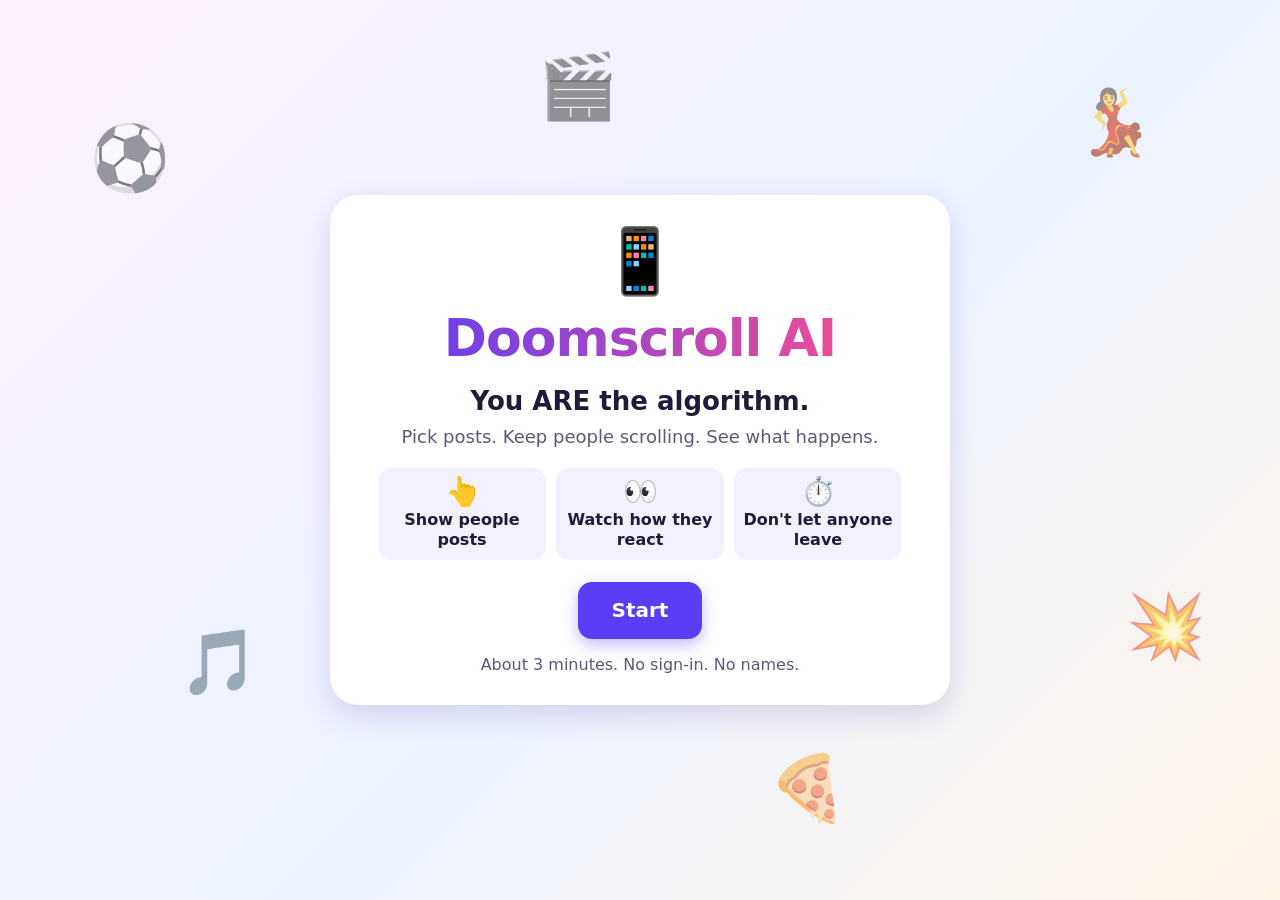
==== commit faa299cb: "updated the tutorial by adding pop ups and only kept 2 profiles" ====
--- a/index.html
+++ b/index.html
@@ -39,7 +39,7 @@
           <li><span class="how__icon" aria-hidden="true">⏱️</span>Don't let anyone leave</li>
         </ol>
         <button id="btn-start" class="btn btn--primary btn--big" type="button">Start</button>
-        <p class="title-card__fine">About 5 minutes. No sign-in. No names.</p>
+        <p class="title-card__fine">About 3 minutes. No sign-in. No names.</p>
       </div>
     </section>
 
@@ -89,6 +89,8 @@
 
   <!-- One shared pop-up: tutorial results, the "ready?" card, and pause. -->
   <div id="overlay" class="overlay" hidden>
+    <!-- Spotlight: when a pop-up points at something, this ring sits over it and dims everything else. -->
+    <div id="overlay-spot" class="overlay__spot" hidden></div>
     <div class="overlay__panel" role="dialog" aria-modal="true" aria-labelledby="overlay-title">
       <h2 id="overlay-title"></h2>
       <p id="overlay-text"></p>
--- a/css/style.css
+++ b/css/style.css
@@ -462,14 +462,14 @@
 .timebar { width: 100%; max-width: 1500px; height: 8px; margin: 6px 0 0; border-radius: 999px; background: #e0dcf3; overflow: hidden; }
 .timebar__fill { height: 100%; width: 0; background: var(--primary); }
 
-/* --cols columns x 2 rows (ui.mountCards sets --cols: 2 for four people, 3 for six). minmax(0, 1fr)
+/* --cols columns x --rows rows (ui.mountCards sets --cols: 2 and --rows: 1 for two people, 2 for four, 3 x 2 for six). minmax(0, 1fr)
    lets cells shrink below their content, and flex: 1 makes the board take all the height left under
    the HUD, so the page never scrolls. */
 .board {
   flex: 1; min-height: 0; width: 100%; max-width: 1500px; margin-top: 6px;
   display: grid; gap: 10px;
   grid-template-columns: repeat(var(--cols, 3), minmax(0, 1fr));
-  grid-template-rows: repeat(2, minmax(0, 1fr));
+  grid-template-rows: repeat(var(--rows, 2), minmax(0, 1fr));   /* ui.mountCards: 1 row for two people */
 }
 
 /* ---------------------------------------------------------------- Pop-up */
@@ -488,6 +488,32 @@
 .overlay__panel h2 { margin: 0 0 8px; font-size: 32px; }
 .overlay__panel p { margin: 0 0 22px; font-size: 20px; white-space: pre-line; }   /* keeps "\n" line breaks */
 .overlay__buttons { display: flex; gap: 12px; justify-content: center; flex-wrap: wrap; }
+
+/* A pop-up that points at something (ui.showOverlay's `target`). The ring's huge box-shadow does the
+   dimming, so the target itself stays bright; the panel is a small card next to it with an arrow. */
+.overlay--spot { background: transparent; display: block; }
+.overlay__spot {
+  position: fixed; border-radius: 18px; pointer-events: none;
+  box-shadow: 0 0 0 9999px rgba(31, 27, 58, 0.55);
+  outline: 4px solid #ffd84d; outline-offset: 0;
+  animation: spot-pulse 1.4s ease-in-out infinite;
+}
+@keyframes spot-pulse { 50% { outline-color: #fff; } }
+.overlay--spot .overlay__panel {
+  position: fixed; width: min(340px, 92vw); padding: 18px 22px 20px; border-radius: 20px; text-align: left;
+}
+.overlay--spot .overlay__panel h2 { font-size: 24px; margin-bottom: 4px; }
+.overlay--spot .overlay__panel p { font-size: 18px; margin-bottom: 14px; }
+.overlay--spot .overlay__buttons { justify-content: flex-end; }
+.overlay--spot .overlay__buttons .btn { padding: 8px 22px; font-size: 18px; }
+/* the arrow: a rotated square on the edge facing the target, at --arrow along that edge */
+.overlay--spot .overlay__panel::before {
+  content: ''; position: absolute; width: 18px; height: 18px; background: var(--card); transform: rotate(45deg);
+}
+.overlay--spot .overlay__panel[data-side="below"]::before { top: -9px;    left: calc(var(--arrow) - 9px); }
+.overlay--spot .overlay__panel[data-side="above"]::before { bottom: -9px; left: calc(var(--arrow) - 9px); }
+.overlay--spot .overlay__panel[data-side="right"]::before { left: -9px;   top: calc(var(--arrow) - 9px); }
+.overlay--spot .overlay__panel[data-side="left"]::before  { right: -9px;  top: calc(var(--arrow) - 9px); }
 
 /* ------------------------------------------------------------------ Banner */
 
@@ -812,5 +838,6 @@
 
 /* People who ask their computer for less motion get none. */
 @media (prefers-reduced-motion: reduce) {
+  .overlay__spot { animation: none; }
   *, *::before, *::after { animation: none !important; transition: none !important; }
 }
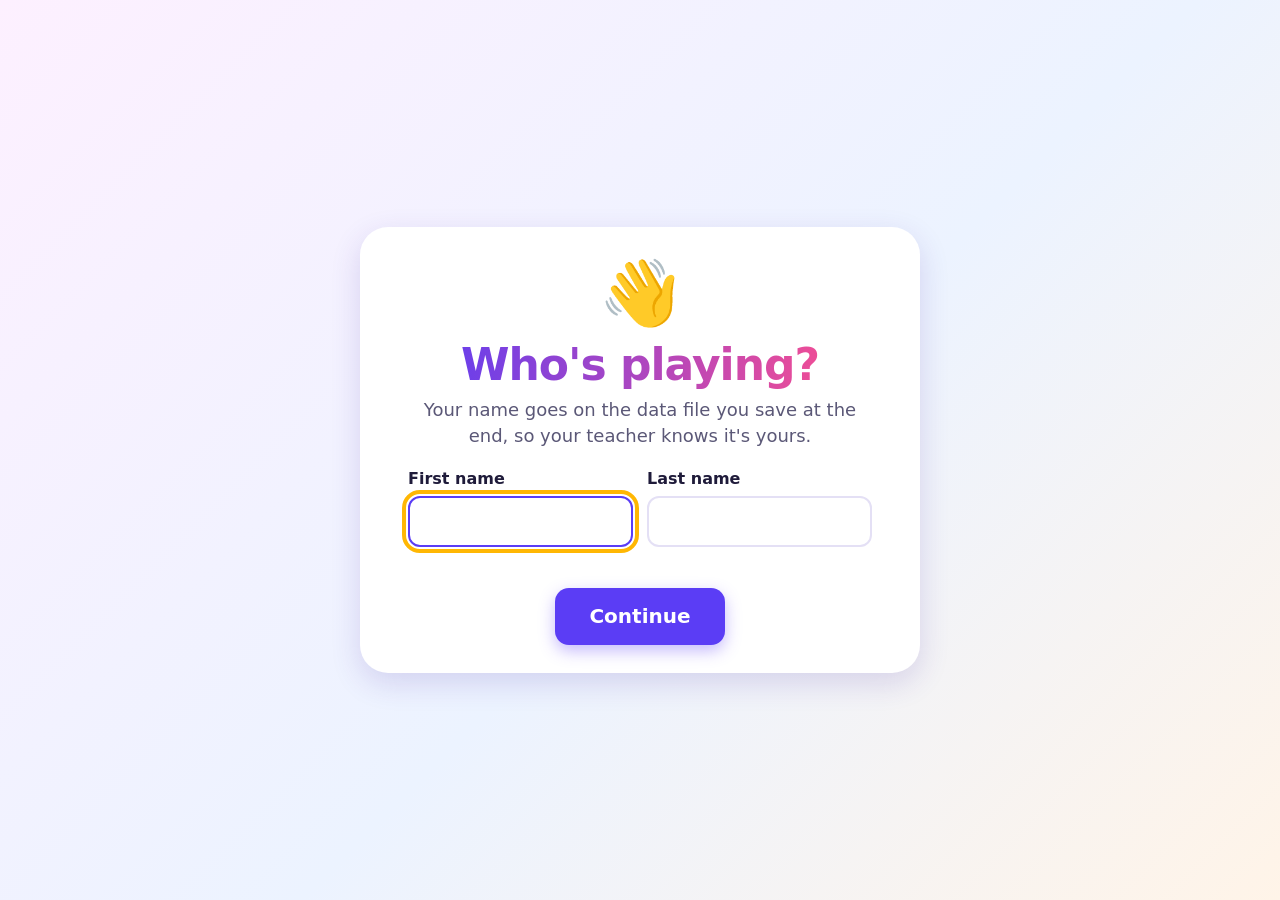
==== commit 818bc0bc: "added the name page" ====
--- a/index.html
+++ b/index.html
@@ -17,6 +17,29 @@
   <main id="app">
 
     <!-- Only one .screen is visible at a time. ui.showScreen('name') shows #screen-name. -->
+
+    <!-- The first screen: who is playing. The name only names the CSV file downloaded at the end
+         (logger.fileName); it is in none of the data's rows. game.js checks it and moves on to the title.
+         autocomplete is off so a shared school laptop doesn't suggest the last student's name. -->
+    <section id="screen-name" class="screen">
+      <form id="name-form" class="title-card name-card" novalidate autocomplete="off">
+        <div class="title-card__emoji" aria-hidden="true">👋</div>
+        <h1>Who's playing?</h1>
+        <p class="title-card__sub">Your name goes on the data file you save at the end, so your teacher knows it's yours.</p>
+        <div class="name-card__fields">
+          <label class="field">
+            <span class="field__label">First name</span>
+            <input id="name-first" class="field__input" type="text" maxlength="20" autocomplete="off" autocapitalize="words" spellcheck="false" required>
+          </label>
+          <label class="field">
+            <span class="field__label">Last name</span>
+            <input id="name-last" class="field__input" type="text" maxlength="20" autocomplete="off" autocapitalize="words" spellcheck="false" required>
+          </label>
+        </div>
+        <p id="name-error" class="name-card__error" aria-live="polite"></p>
+        <button id="btn-name" class="btn btn--primary btn--big" type="submit">Continue</button>
+      </form>
+    </section>
 
     <section id="screen-title" class="screen">
       <!-- Decoration only: the six topics drift around behind the card. -->
@@ -39,7 +62,7 @@
           <li><span class="how__icon" aria-hidden="true">⏱️</span>Don't let anyone leave</li>
         </ol>
         <button id="btn-start" class="btn btn--primary btn--big" type="button">Start</button>
-        <p class="title-card__fine">About 3 minutes. No sign-in. No names.</p>
+        <p class="title-card__fine">About 3 minutes. No sign-in.</p>
       </div>
     </section>
 
@@ -70,6 +93,9 @@
       <div class="timebar" aria-hidden="true"><div id="hud-timebar" class="timebar__fill"></div></div>
       <div id="main-grid" class="board"></div>
     </section>
+
+    <!-- "Guess the profile": a bonus puzzle from the last results step. guess.js builds it. -->
+    <section id="screen-guess" class="screen"></section>
 
     <!-- The results: a score first, then one step per person, then the big picture (reveal.js). -->
     <section id="screen-reveal" class="screen">
@@ -111,6 +137,7 @@
   <script src="js/radar.js"></script>
   <script src="js/ui.js"></script>
   <script src="js/reveal.js"></script>
+  <script src="js/guess.js"></script>
   <script src="js/game.js"></script>
 </body>
 </html>
--- a/css/style.css
+++ b/css/style.css
@@ -76,7 +76,8 @@
 body.guarded .overlay__buttons .btn,
 body.guarded .stage-nav .btn,
 body.guarded .steps .step,
-body.guarded .big__actions .btn { opacity: 0.55; }
+body.guarded .big__actions .btn,
+body.guarded .title-card .btn { opacity: 0.55; }
 
 .link-btn {
   margin-top: 8px;
@@ -88,7 +89,8 @@
 
 /* -------------------------------------------------------------- Title screen */
 
-#screen-title.screen--active { justify-content: center; position: relative; overflow: hidden; }
+#screen-title.screen--active,
+#screen-name.screen--active { justify-content: center; position: relative; overflow: hidden; }
 
 /* The six topics drift around behind the card. Decoration only. */
 .title-bg span {
@@ -125,6 +127,26 @@
   font-size: 16px; font-weight: 700; line-height: 1.25;
 }
 .how__icon { font-size: 28px; line-height: 1; }
+
+/* --------------------------------------------------------------- Name screen */
+
+/* The first screen reuses the title card's look, so the two read as one start-up. */
+.name-card { width: 100%; max-width: 560px; }
+.name-card h1 { font-size: 44px; }
+.name-card__fields { display: flex; gap: 14px; text-align: left; }
+.field { flex: 1; min-width: 0; display: flex; flex-direction: column; gap: 6px; }
+.field__label { font-size: 16px; font-weight: 700; }
+.field__input {
+  width: 100%; font: inherit; color: var(--ink);
+  padding: 10px 14px; background: #fff;
+  border: 2px solid var(--line); border-radius: 12px;
+  /* The card turns text selection off (frantic clicks elsewhere), but a name has to be editable. */
+  -webkit-user-select: text; user-select: text;
+}
+.field__input:focus { border-color: var(--primary); }
+.field__input[aria-invalid="true"] { border-color: var(--bad); }
+/* Always one line tall, empty or not, so the button doesn't jump when the message appears. */
+.name-card__error { min-height: 1.45em; margin: 10px 0 8px; font-size: 16px; font-weight: 700; color: var(--bad); }
 
 /* ----------------------------------------------------------------- Tutorial */
 
@@ -397,6 +419,15 @@
 .radar__spoke--untried { stroke: #cdc7e3; stroke-dasharray: 3 4; }
 .radar__learned { fill: rgba(91, 61, 245, 0.12); stroke: rgba(91, 61, 245, 0.45); stroke-width: 1.5; stroke-linejoin: round; }
 .radar__spike { stroke-width: 7; stroke-linecap: round; }
+/* The tutorial's profile radar (radarShows 'profile'): five rings, one per watched post, and the purple profile
+   shape from "Guess the profile", so the player watches a profile being built. */
+.card--profile .radar__ring { stroke-width: 1; }
+.card--profile .radar__ring--outer { stroke: #cfc8ee; stroke-width: 1.5; }
+.card--profile .radar__spike { stroke-width: 5; }
+.radar__profile { fill: rgba(91, 61, 245, 0.18); stroke: var(--primary); stroke-width: 2.5; stroke-linejoin: round; }
+.topic-btn__yes { color: var(--good); }
+.topic-btn__no { color: var(--bad); }
+.topic-btn__yes + .topic-btn__no { margin-left: 6px; }
 .radar__halo { stroke: #fff; stroke-width: 15; stroke-linecap: round; }
 .radar__dot  { stroke-width: 10; stroke-linecap: round; }
 
@@ -431,6 +462,27 @@
 /* Little reactions */
 .card--like { animation: pulse 0.35s ease-out; }
 .card--skip { animation: shake 0.3s ease-out; }
+
+/* Reactions on the avatar (ui.js showReaction): a ❤️ floats up for a watch (a 💬 joins it when the topic was
+   fresh), a smaller ❤️ for a repeat, a quick 👆 swipe for a skip. Placed absolutely inside the avatar, so the
+   card never changes size, and kept low enough that the card's overflow: hidden never clips them. No z-index on
+   purpose: the AFK cover comes later in the card, so it still covers a reaction. Timing comes from config.js
+   through --reaction-dur and --reaction-delay; --rise is how far an emoji floats. */
+.card__avatar { position: relative; }
+.reaction { position: absolute; inset: 0; pointer-events: none; --rise: -34px; }
+.reaction__emoji {
+  position: absolute; line-height: 1; font-size: 28px;
+  animation: reaction-float var(--reaction-dur) ease-out forwards;
+}
+.reaction__heart { right: -12px; bottom: 0; }
+.reaction--repeat .reaction__heart { font-size: 20px; }
+.reaction__talk { right: -12px; top: -9px; animation: reaction-pop var(--reaction-dur) ease-out var(--reaction-delay) both; }
+.reaction__swipe { left: 50%; bottom: 0; margin-left: -0.5em; animation: reaction-swipe var(--reaction-dur) ease-in forwards; }
+.card--compact .reaction { --rise: -22px; }
+.card--compact .reaction__emoji { font-size: 20px; }
+.card--compact .reaction--repeat .reaction__heart { font-size: 16px; }
+.card--compact .reaction__heart { right: -10px; }
+.card--compact .reaction__talk { right: -9px; top: -6px; }
 
 /* ----------------------------------------------------------------- Main game */
 
@@ -717,10 +769,74 @@
 .tile__value { font-size: 30px; font-variant-numeric: tabular-nums; white-space: nowrap; }
 .tile__sub { font-size: 16px; color: var(--muted); }
 .big__verdict { margin: 0; font-size: 20px; font-weight: 700; }
+.talk__def { margin: 2px 0 0; font-size: 18px; color: var(--muted); }    /* explore/exploit, named only here */
 .talk__list { margin: 4px 0 0; padding-left: 1.4em; font-size: 20px; }
 .talk__list li { margin: 4px 0; }
 .big__actions { grid-column: 1 / -1; display: flex; justify-content: center; gap: 14px; flex-wrap: wrap; }
 .big > .link-btn { grid-column: 1 / -1; justify-self: center; margin-top: 0; }
+
+/* ---- "Guess the profile" (guess.js): a draggable radar on the left, what the simulation showed on the right.
+   Sized to fit the 1366 x 600 target without scrolling, like the results steps. */
+.guess { flex: 1; min-height: 0; width: 100%; max-width: 1200px; display: flex; flex-direction: column; gap: 10px; }
+.guess__head { display: flex; align-items: center; gap: 12px; }
+.guess__name { margin: 0; font-size: 24px; line-height: 1.2; }
+.guess__bio { margin: 0; font-size: 16px; color: var(--muted); }
+.guess__body { flex: 1; min-height: 0; display: grid; grid-template-columns: minmax(0, 1.1fr) minmax(0, 1fr); gap: 12px; }
+.guess__editor { display: flex; flex-direction: column; min-height: 0; }
+/* flex-basis 0: without it the SVG's own aspect ratio sets its height and the page scrolls. It keeps its
+   shape anyway (the default preserveAspectRatio fits it inside the box). */
+.guess__svg { flex: 1 1 0; min-height: 0; width: 100%; touch-action: none; cursor: pointer; user-select: none; -webkit-user-select: none; }
+.guess__ring { fill: none; stroke: #e7e3f6; stroke-width: 1; }
+.guess__ring--outer { stroke: #cfc8ee; stroke-width: 1.5; }
+.guess__spoke { stroke: #e0dbf4; stroke-width: 1; }
+.guess__shape { fill: rgba(91, 61, 245, 0.18); stroke: var(--primary); stroke-width: 2.5; stroke-linejoin: round; }
+.guess__answer { fill: none; stroke: var(--good); stroke-width: 3; stroke-dasharray: 7 5; stroke-linejoin: round; }
+.guess__label { font-size: 13px; font-weight: 800; fill: var(--ink); }
+.guess__value { font-size: 12px; font-weight: 700; fill: var(--muted); }
+.guess__handle { fill: #fff; stroke-width: 4; cursor: grab; }
+.guess__handle--zero { stroke-width: 2.5; stroke-dasharray: 3 2; }
+.guess__handle:focus { outline: none; }
+.guess__handle:focus-visible { stroke-width: 6; filter: drop-shadow(0 0 4px rgba(91, 61, 245, 0.9)); }
+.guess__bar { display: flex; align-items: center; gap: 10px; padding-top: 6px; }
+.guess__bar .btn { padding: 10px 22px; font-size: 18px; }
+.guess__bar .btn:disabled { opacity: 0.45; cursor: default; }
+.guess__left { flex: 1; margin: 0; font-size: 18px; font-weight: 800; color: var(--muted); }
+.guess__left--done { color: var(--good); }
+.guess__left--flash { color: var(--bad); animation: guess-shake 0.35s; }
+@keyframes guess-shake { 25% { transform: translateX(-4px); } 75% { transform: translateX(4px); } }
+
+.guess__result { display: flex; flex-direction: column; gap: 6px; min-height: 0; overflow: auto; font-size: 16px; }
+.guess__how { margin: 4px 0 0; padding-left: 1.2em; font-size: 18px; }
+.guess__how li { margin: 6px 0; }
+.guess__score { display: flex; align-items: baseline; gap: 8px; }
+.guess__try { font-weight: 800; color: var(--muted); }
+.guess__pct { font-size: 30px; font-variant-numeric: tabular-nums; line-height: 1; }
+.guess__pct-label { font-weight: 700; color: var(--muted); }
+.guess__meter { height: 10px; border-radius: 999px; background: #ece9fb; overflow: hidden; }
+.guess__meter-fill { height: 100%; background: var(--primary); transition: width 0.4s ease-out; }
+.guess__feed { display: flex; flex-wrap: wrap; gap: 6px; margin: 2px 0; padding: 0; list-style: none; }
+.guess__post {
+  display: flex; align-items: center; gap: 3px; padding: 2px 8px; border-radius: 10px; font-size: 18px; font-weight: 800;
+  animation: guess-post 0.3s ease-out both; animation-delay: calc(var(--i) * 70ms);
+}
+.guess__post--watched { background: #e2f5e8; color: var(--good); }
+.guess__post--skipped { background: #fde6e6; color: var(--bad); }
+.guess__post--skipped .guess__post-emoji { opacity: 0.5; }
+@keyframes guess-post { from { opacity: 0; transform: translateY(6px); } }
+.guess__summary { margin: 0; font-size: 18px; font-weight: 800; }
+.guess__topics { margin: 0; padding: 0; list-style: none; }
+.guess__topic { display: flex; gap: 6px; margin: 2px 0; }
+.guess__topic--skips { color: var(--bad); font-weight: 700; }
+.guess__topic--none { color: var(--muted); }
+.guess__hint { margin: 0; color: var(--muted); }
+.guess__win { margin: 0; color: var(--good); font-weight: 800; }
+.guess__history { margin: 0; color: var(--muted); font-weight: 700; }
+.guess__show { align-self: flex-start; margin: 0; }
+.guess__foot { display: flex; justify-content: space-between; gap: 12px; }
+@media (max-width: 1000px) {
+  .guess__body { grid-template-columns: 1fr; }
+  .guess__svg { min-height: 320px; }
+}
 
 /* ------------------------------------------------ Short windows (tutorial)
    On a laptop the browser leaves ~600px of height. The tutorial's big card is taller than that
@@ -778,6 +894,7 @@
 }
 @media (max-width: 640px) {
   .board { grid-template-columns: 1fr; }
+  .name-card__fields { flex-direction: column; }
   .banner span { font-size: 40px; padding: 10px 24px; }
 }
 
@@ -835,9 +952,33 @@
   from { opacity: 0; transform: scale(0.4); }
   to   { transform: scale(1); }
 }
+@keyframes reaction-float {
+  0%   { opacity: 0; transform: translateY(6px) scale(0.5); }
+  12%  { opacity: 1; transform: translateY(0) scale(1.15); }
+  25%  { transform: translateY(calc(var(--rise) * 0.2)) scale(1); }
+  100% { opacity: 0; transform: translateY(var(--rise)); }
+}
+@keyframes reaction-pop {
+  0%   { opacity: 0; transform: scale(0.4); }
+  15%  { opacity: 1; transform: scale(1.1); }
+  30%  { transform: scale(1); }
+  70%  { opacity: 1; }
+  100% { opacity: 0; transform: translateY(calc(var(--rise) * 0.3)); }
+}
+@keyframes reaction-swipe {
+  from { opacity: 0.9; transform: translateY(0); }
+  to   { opacity: 0; transform: translateY(var(--rise)); }
+}
+@keyframes reaction-still {
+  from { opacity: 1; }
+  to   { opacity: 0; }
+}
 
 /* People who ask their computer for less motion get none. */
 @media (prefers-reduced-motion: reduce) {
   .overlay__spot { animation: none; }
   *, *::before, *::after { animation: none !important; transition: none !important; }
-}
+  /* ...except a reaction's short fade in place: no float, no swipe (ui.js shortens it to REACTION_STILL_SEC).
+     A class beats the * above, so this wins over its "animation: none". */
+  .reaction__emoji { animation: reaction-still var(--reaction-dur) linear var(--reaction-delay, 0s) both !important; }
+}
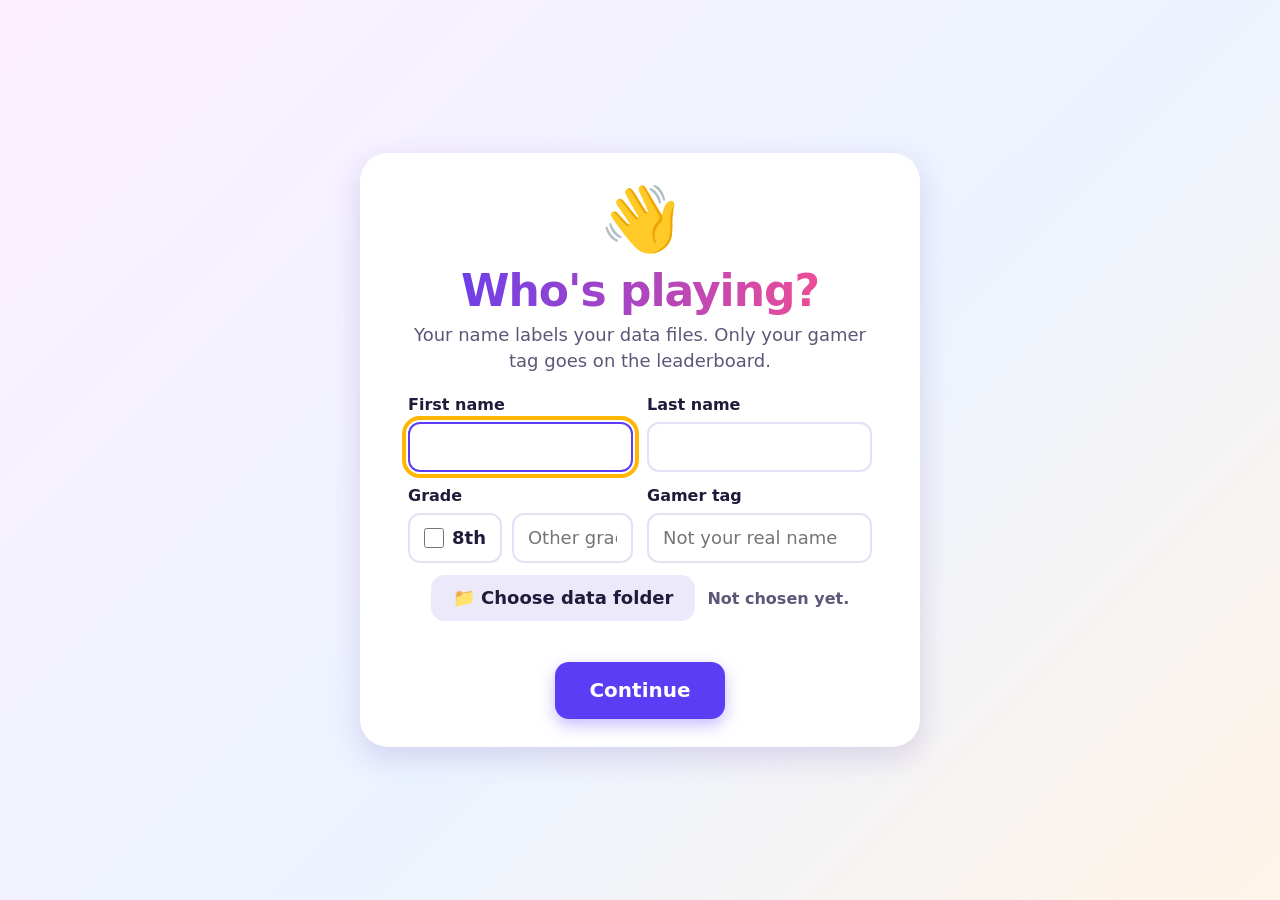
==== commit 797b9897: "added a leader board,  updated downloading" ====
--- a/index.html
+++ b/index.html
@@ -18,14 +18,16 @@
 
     <!-- Only one .screen is visible at a time. ui.showScreen('name') shows #screen-name. -->
 
-    <!-- The first screen: who is playing. The name only names the CSV file downloaded at the end
-         (logger.fileName); it is in none of the data's rows. game.js checks it and moves on to the title.
-         autocomplete is off so a shared school laptop doesn't suggest the last student's name. -->
+    <!-- The first screen: who is playing. The name only names the player's data folder and CSV files
+         (logger.fileName); the grade is a column of the data; the gamer tag only goes on the leaderboard.
+         The data folder is chosen once per visit (the teacher does it before class; Log out keeps it).
+         game.js checks everything and moves on to the title. autocomplete is off so a shared school laptop
+         doesn't suggest the last student's name. -->
     <section id="screen-name" class="screen">
       <form id="name-form" class="title-card name-card" novalidate autocomplete="off">
         <div class="title-card__emoji" aria-hidden="true">👋</div>
         <h1>Who's playing?</h1>
-        <p class="title-card__sub">Your name goes on the data file you save at the end, so your teacher knows it's yours.</p>
+        <p class="title-card__sub">Your name labels your data files. Only your gamer tag goes on the leaderboard.</p>
         <div class="name-card__fields">
           <label class="field">
             <span class="field__label">First name</span>
@@ -35,6 +37,26 @@
             <span class="field__label">Last name</span>
             <input id="name-last" class="field__input" type="text" maxlength="20" autocomplete="off" autocapitalize="words" spellcheck="false" required>
           </label>
+        </div>
+        <div class="name-card__fields">
+          <!-- One or the other: game.js unticks 8th when a grade is typed, and clears the typed grade when 8th is ticked. -->
+          <fieldset id="grade" class="field grade">
+            <legend class="field__label">Grade</legend>
+            <div class="grade__row">
+              <label class="grade__check"><input id="grade-8th" type="checkbox"> 8th</label>
+              <input id="grade-other" class="field__input" type="text" maxlength="12" autocomplete="off" spellcheck="false"
+                     placeholder="Other grade" aria-label="Other grade">
+            </div>
+          </fieldset>
+          <label class="field">
+            <span class="field__label">Gamer tag</span>
+            <input id="gamer-tag" class="field__input" type="text" maxlength="16" autocomplete="off" spellcheck="false"
+                   placeholder="Not your real name">
+          </label>
+        </div>
+        <div class="folder">
+          <button id="btn-folder" class="btn btn--ghost" type="button">📁 Choose data folder</button>
+          <span id="folder-status" class="folder__status" aria-live="polite"></span>
         </div>
         <p id="name-error" class="name-card__error" aria-live="polite"></p>
         <button id="btn-name" class="btn btn--primary btn--big" type="submit">Continue</button>
@@ -94,10 +116,7 @@
       <div id="main-grid" class="board"></div>
     </section>
 
-    <!-- "Guess the profile": a bonus puzzle from the last results step. guess.js builds it. -->
-    <section id="screen-guess" class="screen"></section>
-
-    <!-- The results: a score first, then one step per person, then the big picture (reveal.js). -->
+    <!-- The results: a score first, then one step per person, the leaderboard, then the big picture (reveal.js). -->
     <section id="screen-reveal" class="screen">
       <nav id="reveal-steps" class="steps" aria-label="Results steps"></nav>
       <div id="reveal-stage" class="stage" tabindex="-1"></div>
@@ -134,10 +153,11 @@
   <script src="js/vp.js"></script>
   <script src="js/metrics.js"></script>
   <script src="js/logger.js"></script>
+  <script src="js/leaderboard.js"></script>
+  <script src="js/datafolder.js"></script>
   <script src="js/radar.js"></script>
   <script src="js/ui.js"></script>
   <script src="js/reveal.js"></script>
-  <script src="js/guess.js"></script>
   <script src="js/game.js"></script>
 </body>
 </html>
--- a/css/style.css
+++ b/css/style.css
@@ -147,6 +147,23 @@
 .field__input[aria-invalid="true"] { border-color: var(--bad); }
 /* Always one line tall, empty or not, so the button doesn't jump when the message appears. */
 .name-card__error { min-height: 1.45em; margin: 10px 0 8px; font-size: 16px; font-weight: 700; color: var(--bad); }
+.name-card__fields + .name-card__fields { margin-top: 12px; }
+/* Grade: an "8th" checkbox beside a box for any other grade. A fieldset, so a screen reader hears "Grade" for both. */
+.grade { margin: 0; padding: 0; border: 0; }
+.grade legend { padding: 0; margin-bottom: 6px; }
+.grade__row { display: flex; gap: 10px; align-items: center; }
+.grade__check {
+  flex: none; display: flex; align-items: center; gap: 8px;
+  padding: 10px 14px; border: 2px solid var(--line); border-radius: 12px;
+  font-weight: 700; cursor: pointer;
+}
+.grade__check input { width: 20px; height: 20px; margin: 0; accent-color: var(--primary); }
+.grade__check:has(input:checked) { border-color: var(--primary); background: #f4f1ff; }
+.grade--invalid .grade__check, .grade--invalid .field__input { border-color: var(--bad); }
+/* The data folder: chosen once per visit, usually by the teacher. The status says it in words. */
+.folder { margin-top: 12px; display: flex; align-items: center; justify-content: center; gap: 12px; flex-wrap: wrap; }
+.folder__status { font-size: 16px; font-weight: 700; color: var(--muted); }
+.folder__status--ok { color: var(--good); }
 
 /* ----------------------------------------------------------------- Tutorial */
 
@@ -419,8 +436,8 @@
 .radar__spoke--untried { stroke: #cdc7e3; stroke-dasharray: 3 4; }
 .radar__learned { fill: rgba(91, 61, 245, 0.12); stroke: rgba(91, 61, 245, 0.45); stroke-width: 1.5; stroke-linejoin: round; }
 .radar__spike { stroke-width: 7; stroke-linecap: round; }
-/* The tutorial's profile radar (radarShows 'profile'): five rings, one per watched post, and the purple profile
-   shape from "Guess the profile", so the player watches a profile being built. */
+/* The tutorial's profile radar (radarShows 'profile'): five rings, one per watched post, and a purple profile
+   shape, so the player watches a profile being built. */
 .card--profile .radar__ring { stroke-width: 1; }
 .card--profile .radar__ring--outer { stroke: #cfc8ee; stroke-width: 1.5; }
 .card--profile .radar__spike { stroke-width: 5; }
@@ -752,6 +769,31 @@
 .vrow__value { font-weight: 800; font-variant-numeric: tabular-nums; text-align: right; }
 .vrow__count { color: var(--muted); }
 
+/* ---- The leaderboard: the top rows in two columns, your row marked "you", and one line on where you ranked. */
+.lb {
+  margin: auto; width: 100%; max-width: 1060px;
+  display: flex; flex-direction: column; align-items: center; gap: 8px;
+  padding: 14px 28px 16px; text-align: center;
+  background: var(--card); border-radius: 28px; box-shadow: var(--shadow);
+}
+.lb__title { margin: 0; font-size: 34px; line-height: 1.15; }
+.lb__hint, .lb__note { margin: 0; font-size: 16px; color: var(--muted); }
+.lb__me { margin: 0; font-size: 20px; font-weight: 800; }
+.lb__cols { width: 100%; display: flex; justify-content: center; gap: 24px; }
+.lb__table { flex: 1; max-width: 480px; border-collapse: collapse; font-variant-numeric: tabular-nums; text-align: left; }
+.lb__table--mine { width: 100%; }
+.lb__table th { padding: 0 8px 2px; font-size: 16px; font-weight: 700; color: var(--muted); border-bottom: 2px solid var(--line); }
+.lb__table td { padding: 3px 8px; line-height: 1.3; border-bottom: 1px solid var(--line); }
+.lb__table th:nth-child(n+3), .lb__num { text-align: right; }
+.lb__rank { width: 76px; font-weight: 800; white-space: nowrap; }
+.lb__tag { font-weight: 700; overflow-wrap: anywhere; }
+.lb__num { width: 72px; }
+.lb__row--mine td { background: #fff8dc; }
+.lb__you {
+  margin-left: 8px; padding: 0 8px; border-radius: 999px;
+  background: var(--primary); color: #fff; font-size: 16px; font-weight: 800;
+}
+
 /* ---- Step 8: the big picture */
 .big {
   margin: auto; width: 100%; max-width: 1100px;
@@ -772,71 +814,9 @@
 .talk__def { margin: 2px 0 0; font-size: 18px; color: var(--muted); }    /* explore/exploit, named only here */
 .talk__list { margin: 4px 0 0; padding-left: 1.4em; font-size: 20px; }
 .talk__list li { margin: 4px 0; }
-.big__actions { grid-column: 1 / -1; display: flex; justify-content: center; gap: 14px; flex-wrap: wrap; }
+.big__actions { grid-column: 1 / -1; display: flex; justify-content: center; align-items: center; gap: 14px; flex-wrap: wrap; }
+.big__saved { margin: 0; font-size: 16px; font-weight: 700; color: var(--muted); }
 .big > .link-btn { grid-column: 1 / -1; justify-self: center; margin-top: 0; }
-
-/* ---- "Guess the profile" (guess.js): a draggable radar on the left, what the simulation showed on the right.
-   Sized to fit the 1366 x 600 target without scrolling, like the results steps. */
-.guess { flex: 1; min-height: 0; width: 100%; max-width: 1200px; display: flex; flex-direction: column; gap: 10px; }
-.guess__head { display: flex; align-items: center; gap: 12px; }
-.guess__name { margin: 0; font-size: 24px; line-height: 1.2; }
-.guess__bio { margin: 0; font-size: 16px; color: var(--muted); }
-.guess__body { flex: 1; min-height: 0; display: grid; grid-template-columns: minmax(0, 1.1fr) minmax(0, 1fr); gap: 12px; }
-.guess__editor { display: flex; flex-direction: column; min-height: 0; }
-/* flex-basis 0: without it the SVG's own aspect ratio sets its height and the page scrolls. It keeps its
-   shape anyway (the default preserveAspectRatio fits it inside the box). */
-.guess__svg { flex: 1 1 0; min-height: 0; width: 100%; touch-action: none; cursor: pointer; user-select: none; -webkit-user-select: none; }
-.guess__ring { fill: none; stroke: #e7e3f6; stroke-width: 1; }
-.guess__ring--outer { stroke: #cfc8ee; stroke-width: 1.5; }
-.guess__spoke { stroke: #e0dbf4; stroke-width: 1; }
-.guess__shape { fill: rgba(91, 61, 245, 0.18); stroke: var(--primary); stroke-width: 2.5; stroke-linejoin: round; }
-.guess__answer { fill: none; stroke: var(--good); stroke-width: 3; stroke-dasharray: 7 5; stroke-linejoin: round; }
-.guess__label { font-size: 13px; font-weight: 800; fill: var(--ink); }
-.guess__value { font-size: 12px; font-weight: 700; fill: var(--muted); }
-.guess__handle { fill: #fff; stroke-width: 4; cursor: grab; }
-.guess__handle--zero { stroke-width: 2.5; stroke-dasharray: 3 2; }
-.guess__handle:focus { outline: none; }
-.guess__handle:focus-visible { stroke-width: 6; filter: drop-shadow(0 0 4px rgba(91, 61, 245, 0.9)); }
-.guess__bar { display: flex; align-items: center; gap: 10px; padding-top: 6px; }
-.guess__bar .btn { padding: 10px 22px; font-size: 18px; }
-.guess__bar .btn:disabled { opacity: 0.45; cursor: default; }
-.guess__left { flex: 1; margin: 0; font-size: 18px; font-weight: 800; color: var(--muted); }
-.guess__left--done { color: var(--good); }
-.guess__left--flash { color: var(--bad); animation: guess-shake 0.35s; }
-@keyframes guess-shake { 25% { transform: translateX(-4px); } 75% { transform: translateX(4px); } }
-
-.guess__result { display: flex; flex-direction: column; gap: 6px; min-height: 0; overflow: auto; font-size: 16px; }
-.guess__how { margin: 4px 0 0; padding-left: 1.2em; font-size: 18px; }
-.guess__how li { margin: 6px 0; }
-.guess__score { display: flex; align-items: baseline; gap: 8px; }
-.guess__try { font-weight: 800; color: var(--muted); }
-.guess__pct { font-size: 30px; font-variant-numeric: tabular-nums; line-height: 1; }
-.guess__pct-label { font-weight: 700; color: var(--muted); }
-.guess__meter { height: 10px; border-radius: 999px; background: #ece9fb; overflow: hidden; }
-.guess__meter-fill { height: 100%; background: var(--primary); transition: width 0.4s ease-out; }
-.guess__feed { display: flex; flex-wrap: wrap; gap: 6px; margin: 2px 0; padding: 0; list-style: none; }
-.guess__post {
-  display: flex; align-items: center; gap: 3px; padding: 2px 8px; border-radius: 10px; font-size: 18px; font-weight: 800;
-  animation: guess-post 0.3s ease-out both; animation-delay: calc(var(--i) * 70ms);
-}
-.guess__post--watched { background: #e2f5e8; color: var(--good); }
-.guess__post--skipped { background: #fde6e6; color: var(--bad); }
-.guess__post--skipped .guess__post-emoji { opacity: 0.5; }
-@keyframes guess-post { from { opacity: 0; transform: translateY(6px); } }
-.guess__summary { margin: 0; font-size: 18px; font-weight: 800; }
-.guess__topics { margin: 0; padding: 0; list-style: none; }
-.guess__topic { display: flex; gap: 6px; margin: 2px 0; }
-.guess__topic--skips { color: var(--bad); font-weight: 700; }
-.guess__topic--none { color: var(--muted); }
-.guess__hint { margin: 0; color: var(--muted); }
-.guess__win { margin: 0; color: var(--good); font-weight: 800; }
-.guess__history { margin: 0; color: var(--muted); font-weight: 700; }
-.guess__show { align-self: flex-start; margin: 0; }
-.guess__foot { display: flex; justify-content: space-between; gap: 12px; }
-@media (max-width: 1000px) {
-  .guess__body { grid-template-columns: 1fr; }
-  .guess__svg { min-height: 320px; }
-}
 
 /* ------------------------------------------------ Short windows (tutorial)
    On a laptop the browser leaves ~600px of height. The tutorial's big card is taller than that
@@ -855,6 +835,12 @@
   .card--large .topics { margin-top: 8px; gap: 8px; }
   .card--large .topic-btn { min-height: 48px; }
   #btn-skip { margin-top: 2px; }
+  /* The name screen has five fields and the folder: without the wave and some padding it fits a 560px window. */
+  #screen-name.screen--active { padding-top: 8px; padding-bottom: 8px; }
+  .name-card { padding: 20px 40px 18px; }
+  .name-card .title-card__emoji { display: none; }
+  .name-card h1 { margin-top: 0; font-size: 38px; }
+  .name-card .title-card__sub { margin-bottom: 12px; }
 }
 
 /* ------------------------------------------------ Narrower windows, radar layout
@@ -895,6 +881,7 @@
 @media (max-width: 640px) {
   .board { grid-template-columns: 1fr; }
   .name-card__fields { flex-direction: column; }
+  .lb__cols { flex-direction: column; align-items: center; }
   .banner span { font-size: 40px; padding: 10px 24px; }
 }
 
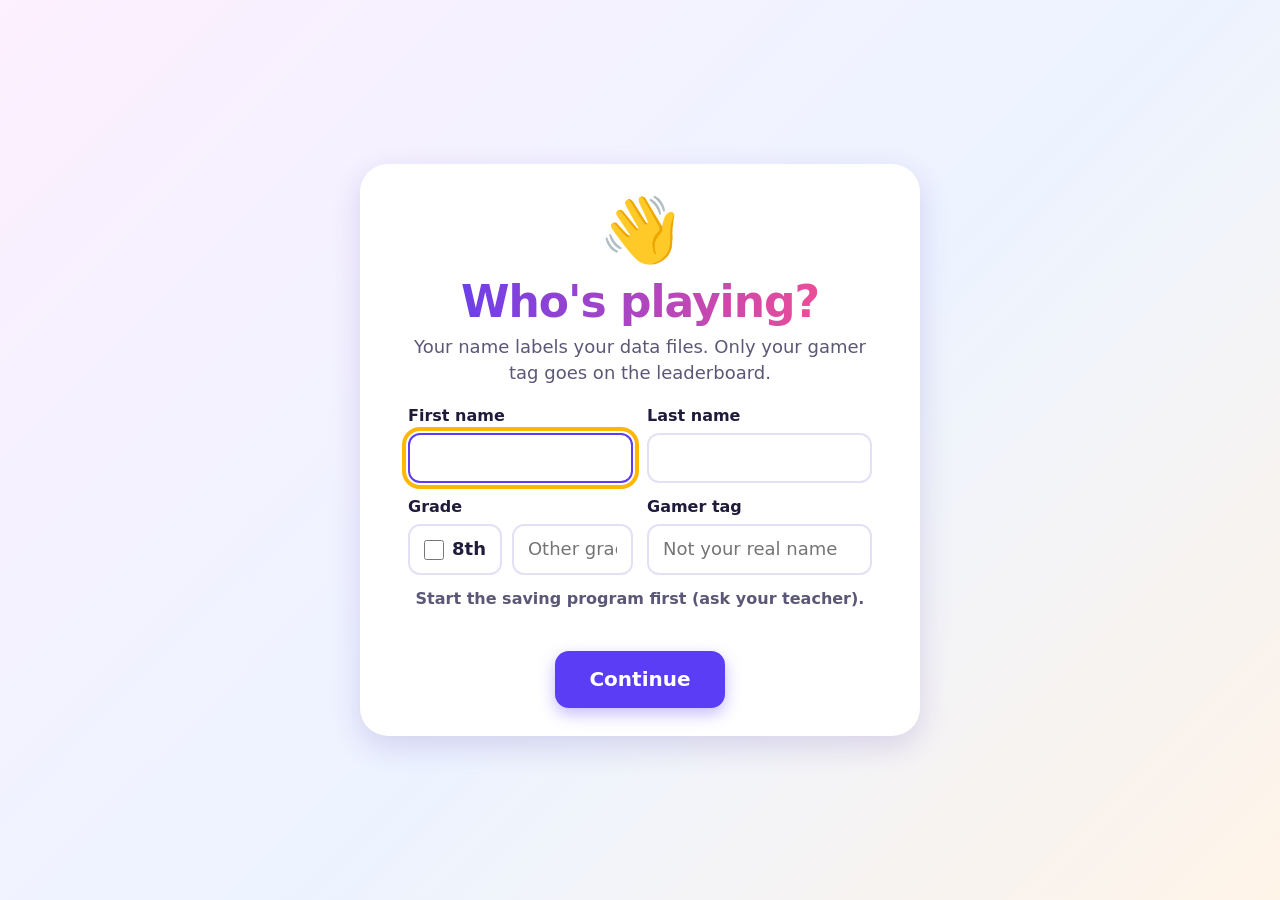
==== commit ab806382: "addeda backend for file download" ====
--- a/index.html
+++ b/index.html
@@ -20,7 +20,7 @@
 
     <!-- The first screen: who is playing. The name only names the player's data folder and CSV files
          (logger.fileName); the grade is a column of the data; the gamer tag only goes on the leaderboard.
-         The data folder is chosen once per visit (the teacher does it before class; Log out keeps it).
+         The status line says whether the saving program (server.py) is running: it writes every file.
          game.js checks everything and moves on to the title. autocomplete is off so a shared school laptop
          doesn't suggest the last student's name. -->
     <section id="screen-name" class="screen">
@@ -54,10 +54,7 @@
                    placeholder="Not your real name">
           </label>
         </div>
-        <div class="folder">
-          <button id="btn-folder" class="btn btn--ghost" type="button">📁 Choose data folder</button>
-          <span id="folder-status" class="folder__status" aria-live="polite"></span>
-        </div>
+        <p id="server-status" class="server-status" aria-live="polite"></p>
         <p id="name-error" class="name-card__error" aria-live="polite"></p>
         <button id="btn-name" class="btn btn--primary btn--big" type="submit">Continue</button>
       </form>
@@ -144,9 +141,9 @@
   </div>
 
   <!--
-    Classic scripts, in dependency order. No ES modules, so this works when you double-click
-    the file (file://). Model first (no DOM), then the logger, then the screen code, and last
-    the game that wires them together.
+    Classic scripts, in dependency order, sharing one global (window.DS). No ES modules and no build step:
+    server.py serves these files as they are. Model first (no DOM), then the logger, then the screen code,
+    and last the game that wires them together.
   -->
   <script src="js/config.js"></script>
   <script src="js/content.js"></script>
--- a/css/style.css
+++ b/css/style.css
@@ -160,10 +160,9 @@
 .grade__check input { width: 20px; height: 20px; margin: 0; accent-color: var(--primary); }
 .grade__check:has(input:checked) { border-color: var(--primary); background: #f4f1ff; }
 .grade--invalid .grade__check, .grade--invalid .field__input { border-color: var(--bad); }
-/* The data folder: chosen once per visit, usually by the teacher. The status says it in words. */
-.folder { margin-top: 12px; display: flex; align-items: center; justify-content: center; gap: 12px; flex-wrap: wrap; }
-.folder__status { font-size: 16px; font-weight: 700; color: var(--muted); }
-.folder__status--ok { color: var(--good); }
+/* Whether the saving program (server.py) is running, in words: green with a ✓ once it answers. */
+.server-status { margin: 12px 0 0; font-size: 16px; font-weight: 700; color: var(--muted); }
+.server-status--ok { color: var(--good); }
 
 /* ----------------------------------------------------------------- Tutorial */
 
@@ -835,7 +834,7 @@
   .card--large .topics { margin-top: 8px; gap: 8px; }
   .card--large .topic-btn { min-height: 48px; }
   #btn-skip { margin-top: 2px; }
-  /* The name screen has five fields and the folder: without the wave and some padding it fits a 560px window. */
+  /* The name screen has five fields and the status line: without the wave and some padding it fits a 560px window. */
   #screen-name.screen--active { padding-top: 8px; padding-bottom: 8px; }
   .name-card { padding: 20px 40px 18px; }
   .name-card .title-card__emoji { display: none; }
